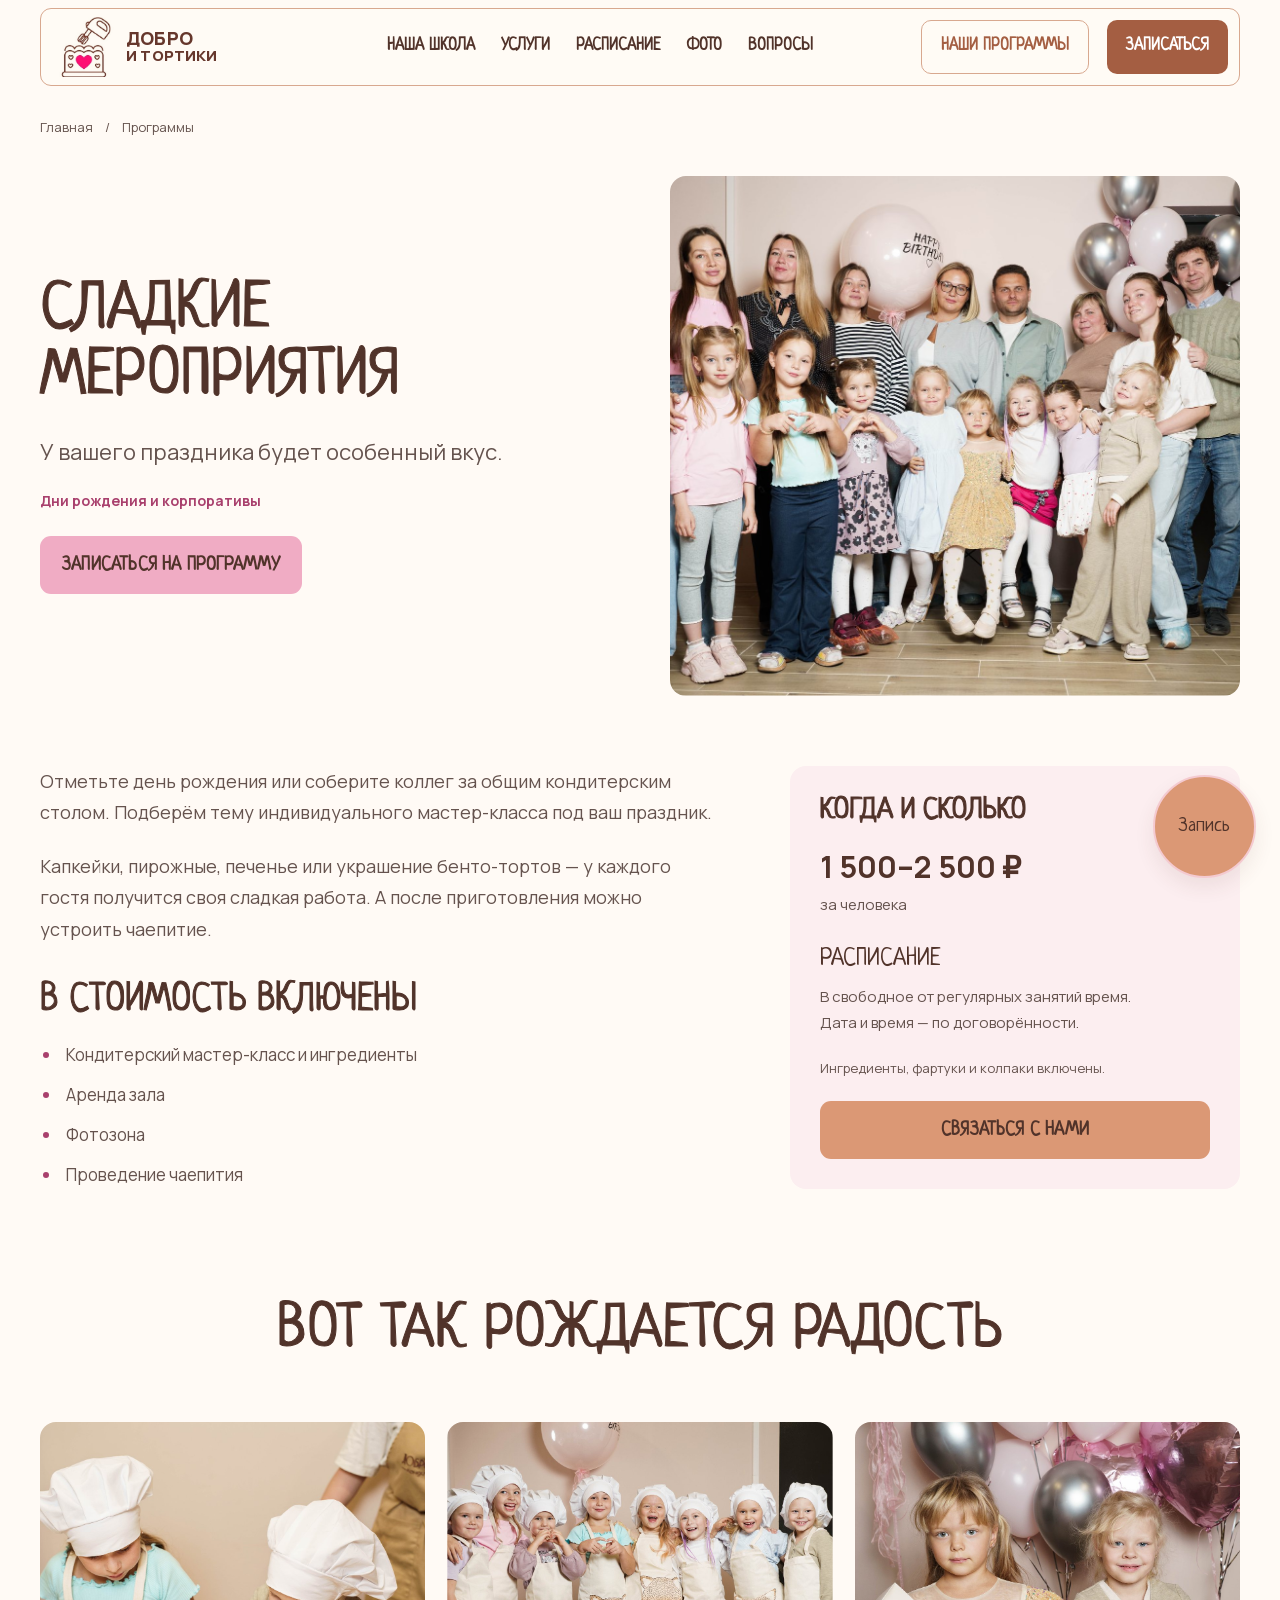
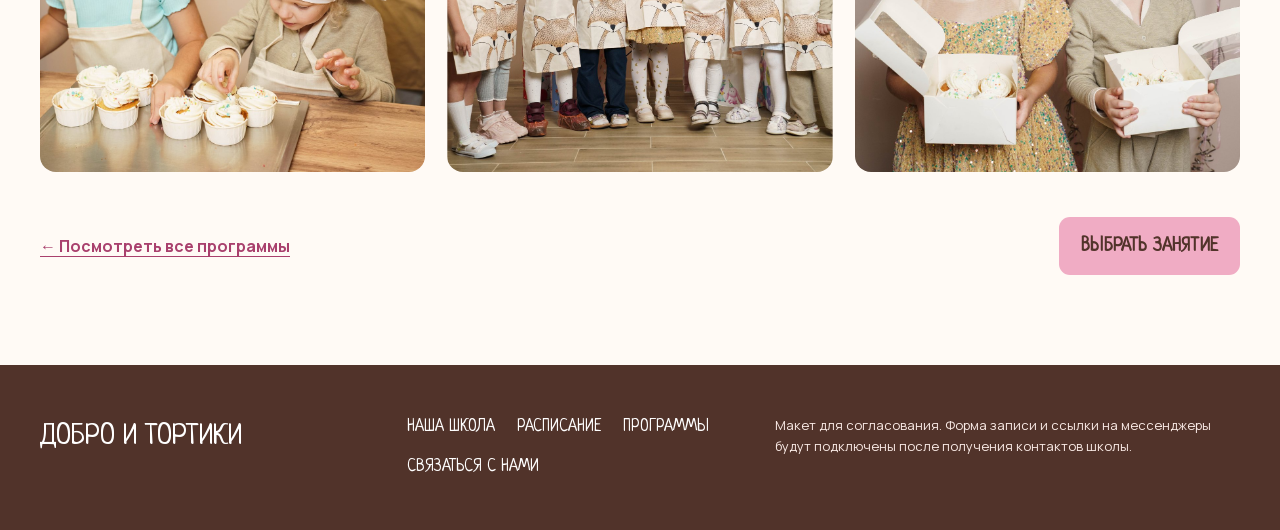
==== celebrations.html @ 038299f2 "Add client copy, service pages and curated school photography" ====
<!doctype html>
<html lang="ru">
<head>
  <meta charset="utf-8">
  <meta name="viewport" content="width=device-width, initial-scale=1">
  <meta name="theme-color" content="#fffaf5">
  <meta name="description" content="Праздник, на котором гости вместе готовят, украшают и радуются результату.">
  <title>Сладкие мероприятия — Добро и Тортики</title>
  <link rel="preload" href="assets/fonts/neucha-cyrillic.woff2" as="font" type="font/woff2" crossorigin>
  <link rel="preload" href="assets/fonts/manrope-cyrillic.woff2" as="font" type="font/woff2" crossorigin>
  <link rel="stylesheet" href="styles.css?v=20260926d">
  <script src="script.js?v=20260926d" defer></script>
</head>
<body><a class="skip-link" href="#main">К содержимому</a>  <header class="site-header" id="top">
    <div class="header-inner container">
      <a class="brand" href="index.html#top" aria-label="Добро и Тортики — на главную">
        <span class="brand-emblem"><img src="assets/client-logo.jpg" alt="" width="803" height="786"></span>
        <span class="brand-wordmark">Добро<br><small>и тортики</small></span>
      </a>
      <nav class="main-nav" id="main-nav" aria-label="Главное меню">
        <a href="index.html#atmosphere">Наша школа</a>
        <a href="index.html#formats">Услуги</a>
        <a href="index.html#schedule">Расписание</a>
        <a href="index.html#gallery">Фото</a>
        <a href="index.html#questions">Вопросы</a>
      </nav>
      <a class="header-secondary" href="index.html#formats">Наши программы</a>
      <a class="header-action" href="index.html#contact">Записаться</a>
      <button class="menu-toggle" type="button" aria-label="Открыть меню" aria-controls="main-nav" aria-expanded="false"><span></span><span></span><span></span></button>
    </div>
  </header>

<main id="main" class="service-page"><div class="container"><nav class="breadcrumbs" aria-label="Хлебные крошки"><a href="index.html">Главная</a><span aria-hidden="true">/</span><a href="index.html#formats">Программы</a></nav><section class="service-hero" aria-labelledby="service-title"><div class="service-heading"><h1 id="service-title">Сладкие мероприятия</h1><p class="service-lead">У вашего праздника будет особенный вкус.</p><p class="service-tag">Дни рождения и корпоративы</p><a class="button button-pink" href="index.html?program=celebrations#contact">Записаться на программу</a></div><figure class="service-hero-photo"><img src="assets/photos/DSC08729.jpg" alt="Дети и взрослые на сладком дне рождения" loading="lazy" decoding="async"  width="1600" height="1067"></figure></section><section class="service-info" aria-label="О программе"><div class="service-description"><p>Отметьте день рождения или соберите коллег за общим кондитерским столом. Подберём тему индивидуального мастер-класса под ваш праздник.</p><p>Капкейки, пирожные, печенье или украшение бенто-тортов — у каждого гостя получится своя сладкая работа. А после приготовления можно устроить чаепитие.</p><h2>В стоимость включены</h2><ul><li>Кондитерский мастер-класс и ингредиенты</li><li>Аренда зала</li><li>Фотозона</li><li>Проведение чаепития</li></ul></div><aside class="service-conditions"><h2>Когда и сколько</h2><p class="service-price">1 500–2 500 ₽</p><p>за человека</p><h3>Расписание</h3><p>В свободное от регулярных занятий время.<br>Дата и время — по договорённости.</p><p class="included">Ингредиенты, фартуки и колпаки включены.</p><a class="button button-warm" href="index.html?program=celebrations#contact">Связаться с нами</a></aside></section><section class="service-photo-section" aria-labelledby="service-photos-title"><h2 class="section-title center" id="service-photos-title">Вот так рождается радость</h2><div class="service-photos"><figure class=""><img src="assets/photos/DSC08463.jpg" alt="Дети украшают капкейки на празднике" loading="lazy" decoding="async"  width="1600" height="1067"></figure><figure class=""><img src="assets/photos/DSC08678.jpg" alt="Участницы после кондитерского занятия" loading="lazy" decoding="async"  width="1600" height="1067"></figure><figure class=""><img src="assets/photos/DSC08763.jpg" alt="Девочки с коробками готовых десертов" loading="lazy" decoding="async"  width="1600" height="1067"></figure></div></section><div class="service-back"><a class="text-link" href="index.html#formats">← Посмотреть все программы</a><a class="button button-pink" href="index.html?program=celebrations#contact">Выбрать занятие</a></div></div></main><footer class="site-footer"><div class="container footer-grid"><a href="index.html#top" class="footer-brand">Добро и Тортики</a><div class="footer-links"><a href="index.html#atmosphere">Наша школа</a><a href="index.html#schedule">Расписание</a><a href="index.html#formats">Программы</a><a href="index.html#contact">Связаться с нами</a></div><p>Макет для согласования. Форма записи и ссылки на мессенджеры будут подключены после получения контактов школы.</p></div></footer><a class="floating-booking" href="index.html#contact">Запись</a><p class="demo-toast" role="status" aria-live="polite" hidden></p></body></html>
---- styles.css ----
@font-face{font-family:Manrope;src:url('assets/fonts/manrope-cyrillic.woff2') format('woff2');font-weight:400 800;font-display:swap;unicode-range:U+0301,U+0400-045F,U+0490-0491,U+04B0-04B1,U+2116}
@font-face{font-family:Manrope;src:url('assets/fonts/manrope-latin.woff2') format('woff2');font-weight:400 800;font-display:swap;unicode-range:U+0000-00FF,U+0131,U+0152-0153,U+02BB-02BC,U+02C6,U+02DA,U+0304,U+0308,U+0329,U+2000-206F,U+20AC,U+2122,U+2191,U+2193,U+2212,U+2215,U+FEFF,U+FFFD}
@font-face{font-family:Neucha;src:url('assets/fonts/neucha-cyrillic.woff2') format('woff2');font-weight:400;font-display:swap;unicode-range:U+0301,U+0400-045F,U+0490-0491,U+04B0-04B1,U+2116}
@font-face{font-family:Neucha;src:url('assets/fonts/neucha-latin.woff2') format('woff2');font-weight:400;font-display:swap;unicode-range:U+0000-00FF,U+0131,U+0152-0153,U+02BB-02BC,U+02C6,U+02DA,U+0304,U+0308,U+0329,U+2000-206F,U+20AC,U+2122,U+2191,U+2193,U+2212,U+2215,U+FEFF,U+FFFD}
:root{--cream:#fffaf5;--paper:#fffdf9;--rose:#fceef0;--ink:#51332a;--body:#65534e;--warm:#db9875;--warm-dark:#a45e42;--pink:#f0acc4;--pink-dark:#a9406d;--line:#d8a88f;--white:#fff;--font-body:Manrope,Arial,sans-serif;--font-display:Neucha,'Trebuchet MS',sans-serif}
*{box-sizing:border-box}
html{scroll-behavior:smooth;scroll-padding-top:115px}
body{margin:0;background:var(--cream);color:var(--ink);font-family:var(--font-body);font-size:16px;line-height:1.5;overflow-x:clip}
body.menu-open{overflow:hidden}
::selection{background:var(--pink-dark);color:var(--white)}
a{color:inherit;text-decoration:none;text-underline-offset:.22em}
button,input{font:inherit}
img,svg{display:block;max-width:100%}
figure,h1,h2,h3,p{margin:0}
h1,h2,h3{font-family:var(--font-display);font-weight:400;line-height:1.06}
h1,h2,.process-step h3{-webkit-text-stroke:1px currentColor}
.container{width:min(1320px,calc(100% - 80px));margin-inline:auto}
.section-pad{padding:110px 0}
.section-title{font-size:clamp(45px,4.7vw,70px);line-height:1.04;text-transform:uppercase;letter-spacing:.01em}
.section-title.center{text-align:center;margin-bottom:58px}
.skip-link{position:absolute;left:12px;top:-70px;z-index:100;padding:10px 16px;background:var(--ink);color:#fff;border-radius:8px}
.skip-link:focus{top:12px}
:focus-visible{outline:3px solid var(--pink-dark);outline-offset:4px}
.site-header{position:sticky;top:0;z-index:80;padding:8px 0 0;background:var(--cream)}
.header-inner{height:78px;padding:6px 11px 6px 18px;display:flex;align-items:center;gap:18px;border:1px solid var(--line);border-radius:11px;background:#fffbf5}
.brand{display:flex;align-items:center;gap:7px;flex:none;min-width:220px}
.brand-emblem{position:relative;display:block;width:60px;height:60px;overflow:hidden;flex:none}
.brand-emblem img{position:absolute;width:145px;max-width:none;left:-49px;top:-8px;mix-blend-mode:multiply}
.brand-wordmark{font-weight:800;font-size:18px;line-height:.87;letter-spacing:.01em;text-transform:uppercase;color:#66372c}
.brand-wordmark small{font-size:15px;font-weight:800}
.main-nav{display:flex;align-items:center;justify-content:center;gap:26px;flex:1;white-space:nowrap}
.main-nav a,.header-secondary,.header-action{font-family:var(--font-display);font-size:17px;font-weight:700;text-transform:uppercase;white-space:nowrap}
.main-nav a{transition:color .22s ease}
.main-nav a:hover{color:var(--pink-dark)}
.footer-links a:hover,.footer-links a:focus-visible{color:var(--pink)}
.header-secondary,.header-action{display:grid;place-items:center;min-height:54px;border-radius:10px;padding:0 19px;transition:background .2s ease,transform .2s ease}
.header-secondary{border:1.5px solid var(--line);color:var(--warm-dark)}
.header-action{background:var(--warm-dark);color:#fff}
.header-secondary:hover,.header-action:hover,.button:hover{transform:translateY(-2px)}
.header-action:hover{background:#934f38}
.menu-toggle{display:none}
.button{display:inline-grid;place-items:center;min-height:58px;padding:13px 22px;border:0;border-radius:11px;font-family:var(--font-display);font-size:19px;font-weight:700;text-align:center;text-transform:uppercase;letter-spacing:.01em;cursor:pointer;transition:background .22s ease,transform .22s ease,color .22s ease}
.button-warm{background:var(--warm);color:var(--ink)}
.button-warm:hover{background:#efbb9d}
.button-pink{background:var(--pink);color:var(--ink)}
.button-pink:hover{background:#e894b3}
.hero{display:grid;grid-template-columns:minmax(0,.84fr) minmax(0,1.16fr);gap:28px;align-items:center;min-height:720px;padding-top:38px;padding-bottom:76px}
.hero-copy{padding-right:4px}
.hero h1{font-size:clamp(47px,4.9vw,70px);text-transform:uppercase;letter-spacing:.013em;margin-bottom:26px}
.hero h1 em{font-style:normal;color:var(--warm-dark)}
.hero-lead{max-width:530px;color:var(--body);font-size:18px;line-height:1.48;letter-spacing:.01em;margin-bottom:26px}
.hero-facts{display:grid;grid-template-columns:repeat(2,minmax(0,1fr));gap:13px;margin-bottom:16px}
.fact{display:flex;align-items:center;gap:14px;min-height:78px;padding:11px 16px;background:var(--white);border-radius:11px;color:var(--body);font-size:14px;line-height:1.28}
.fact-icon{display:grid;place-items:center;width:33px;height:33px;flex:none;color:var(--warm)}
.fact-icon svg{width:30px;height:30px;fill:none;stroke:currentColor;stroke-width:1.8;stroke-linejoin:round;stroke-linecap:round}
.hero-actions{display:grid;grid-template-columns:1fr 1fr;gap:13px}
.hero-mosaic{display:grid;grid-template-columns:repeat(3,minmax(0,1fr));grid-template-rows:133px 133px 72px 171px;gap:13px;min-width:0}
.mosaic-photo,.mosaic-note{overflow:hidden;border-radius:22px;background:var(--rose)}
.mosaic-photo img{width:100%;height:100%;object-fit:cover;transition:scale .7s cubic-bezier(.19,1,.22,1)}
.mosaic-photo:hover img{scale:1.05}
.mosaic-one{grid-column:1;grid-row:1/3}.mosaic-one img{object-position:52% center}
.mosaic-two{grid-column:2;grid-row:1}.mosaic-two img{object-position:55% 54%}
.mosaic-three{grid-column:2;grid-row:2}.mosaic-three img{object-position:45% 55%}
.mosaic-four{grid-column:3;grid-row:1/3}.mosaic-four img{object-position:45% top}
.mosaic-five{grid-column:1;grid-row:3/5}.mosaic-five img{object-position:48% center}
.mosaic-note{grid-column:2/4;grid-row:3;display:flex;align-items:center;justify-content:space-between;gap:12px;padding:11px 19px;background:var(--white);border-radius:15px;font-family:var(--font-display);font-size:20px;text-transform:uppercase;white-space:nowrap}
.mosaic-note strong{font-weight:700}
.mosaic-socials{display:flex;align-items:center;gap:8px;flex:none}
.mosaic-socials button{display:grid;place-items:center;width:36px;height:36px;padding:0;border:0;border-radius:50%;background:var(--pink-dark);color:#fff;cursor:pointer;transition:transform .2s ease,background .2s ease}
.mosaic-socials button:hover{transform:translateY(-2px);background:#8d3158}
.mosaic-socials button svg{width:20px;height:20px;fill:currentColor}
.mosaic-socials button span{font-family:var(--font-body);font-size:16px;font-weight:800;line-height:1;text-transform:none;letter-spacing:-.07em}
.mosaic-socials button:last-child span{font-size:18px;letter-spacing:-.08em}
.mosaic-six{grid-column:2/4;grid-row:4}.mosaic-six img{object-position:center top}
.benefit-grid{display:grid;grid-template-columns:repeat(4,minmax(0,1fr));grid-auto-rows:238px;gap:20px}
.benefit-card{align-self:center;display:grid;place-items:center;align-content:center;gap:10px;height:130px;padding:15px 12px;border:1.5px solid var(--line);border-radius:16px;text-align:center;background:var(--cream)}
.benefit-card span{font-family:var(--font-display);font-size:23px;color:var(--warm-dark)}
.benefit-card p{font-size:18px;line-height:1.28;color:var(--ink)}
.benefit-photo{height:100%;overflow:hidden;border-radius:17px}
.benefit-photo img{width:100%;height:100%;object-fit:cover}
.process-grid{display:grid;grid-template-columns:repeat(3,minmax(0,1fr));gap:68px 38px}
.process-step{position:relative;min-height:175px;padding-right:12px}
.process-step::before{content:"";position:absolute;left:40px;right:-38px;top:20px;border-top:1px solid #d9c4b7}
.process-step:nth-child(3)::before,.process-step:nth-child(5)::before{display:none}
.step-number{position:relative;z-index:1;display:grid;place-items:center;width:42px;height:42px;border-radius:50%;background:var(--warm);color:var(--ink);font-family:var(--font-display);font-size:21px}
.process-step h3{font-size:27px;text-transform:uppercase;margin:18px 0 11px}
.process-step p{max-width:345px;font-size:15px;line-height:1.55;color:var(--body)}
.formats .container{position:relative}
.format-grid{display:grid;grid-template-columns:repeat(4,minmax(0,1fr));gap:17px}
.format-card{min-width:0;overflow:hidden;border:1px solid var(--line);border-radius:17px;background:var(--cream);display:flex;flex-direction:column}
.format-card>img{width:100%;height:250px;object-fit:cover}
.format-content{display:flex;flex-direction:column;flex:1;padding:20px 19px 18px;text-align:center}
.format-content h3{display:grid;place-items:center;min-height:81px;font-family:var(--font-body);font-size:20px;line-height:1.22;font-weight:500;margin-bottom:13px}
.format-content .button{width:100%;margin-top:auto;min-height:53px;font-size:18px}
.all-formats{display:grid;width:max-content;min-width:310px;margin:28px auto 0}
.atmosphere-grid{display:grid;grid-template-columns:repeat(4,minmax(0,1fr));grid-template-rows:220px 220px 220px;gap:15px}
.atmo-tile{min-width:0;min-height:0;border-radius:16px;overflow:hidden}
.atmo-photo img{width:100%;height:100%;object-fit:cover}
.atmo-note{display:flex;flex-direction:column;align-items:center;justify-content:center;gap:14px;padding:20px;text-align:center;background:var(--paper);color:var(--body)}
.atmo-note p{max-width:230px;font-size:16px;line-height:1.35}
.atmo-note img{width:52px;height:52px;object-fit:contain}
.atmo-a{grid-column:1;grid-row:1;border:1px solid var(--line)}
.atmo-b{grid-column:2;grid-row:1}.atmo-c{grid-column:3;grid-row:1}
.atmo-d{grid-column:4;grid-row:1/3}.atmo-e{grid-column:1;grid-row:2/4}
.atmo-f{grid-column:2;grid-row:2}.atmo-g{grid-column:3;grid-row:2}
.atmo-h{grid-column:2;grid-row:3}.atmo-i{grid-column:3;grid-row:3}.atmo-j{grid-column:4;grid-row:3}
.atmosphere-action{display:grid;width:max-content;min-width:300px;margin:28px auto 0}
.gallery{padding-bottom:90px}
.gallery-strip{display:grid;grid-template-columns:repeat(5,minmax(0,1fr));height:310px;gap:9px;overflow:hidden}
.gallery-strip img{width:100%;height:100%;object-fit:cover}
.image-disclaimer{width:min(1320px,calc(100% - 80px));margin:18px auto 0;text-align:right;font-size:12px;color:var(--body)}
.reviews-grid{display:grid;grid-template-columns:repeat(3,minmax(0,1fr));gap:22px}
.review-card{min-height:245px;padding:26px 27px;border:1.5px solid var(--line);border-radius:16px;background:var(--paper)}
.review-card .quote-mark{font-family:var(--font-display);font-size:60px;line-height:.65;color:var(--warm)}
.review-card strong{display:block;margin:14px 0 13px;font-family:var(--font-display);font-size:25px;text-transform:uppercase;color:var(--warm-dark)}
.review-card p{font-size:16px;line-height:1.5;color:var(--body)}
.reviews-note{margin-top:18px;text-align:center;font-size:13px;color:var(--body)}
.faq-list{background:#fff8e9}
.faq-list details{border-bottom:2px solid var(--cream);padding:0 30px}
.faq-list details:last-child{border-bottom:0}
.faq-list summary{display:flex;align-items:center;justify-content:space-between;gap:20px;min-height:87px;list-style:none;cursor:pointer;font-family:var(--font-display);font-size:28px;text-transform:uppercase}
.faq-list summary::-webkit-details-marker{display:none}
.faq-list summary span{display:grid;place-items:center;width:39px;height:39px;flex:none;border-radius:50%;background:var(--warm-dark);color:#fff;font:300 30px/1 var(--font-body);transition:rotate .2s ease}
.faq-list details[open] summary span{rotate:45deg}
.faq-list details p{padding:0 55px 27px 0;max-width:760px;font-size:15px;line-height:1.55;color:var(--body)}
.contact{background:var(--rose)}
.contact-grid{display:grid;grid-template-columns:1.05fr .95fr;gap:80px;align-items:center}
.contact-copy .section-title{max-width:610px;margin-bottom:20px}
.contact-copy p{max-width:580px;font-size:18px;line-height:1.55;color:var(--body)}
.contact-copy img{width:205px;margin-top:28px;padding:10px;border-radius:12px;background:var(--white)}
.contact-form{display:grid;gap:15px;padding:30px;border:1px solid var(--line);border-radius:18px;background:var(--paper)}
.contact-form h3{font-size:32px;text-transform:uppercase;margin-bottom:2px}
.contact-form label{display:grid;gap:7px;font-size:13px;font-weight:700;color:var(--body)}
.contact-form input{width:100%;height:54px;padding:0 15px;border:1px solid var(--line);border-radius:9px;background:#fff;color:var(--ink);font-size:15px}
.contact-form input:focus{outline:2px solid var(--pink-dark);outline-offset:2px}
.contact-form .button{width:100%;margin-top:5px}
.form-note,.form-result{font-size:12px;line-height:1.4;color:var(--body)}
.form-result:empty{display:none}
.site-footer{background:var(--ink);color:#fff;padding:50px 0}
.footer-grid{display:grid;grid-template-columns:1fr 1fr 1.4fr;gap:35px;align-items:start}
.footer-brand{font-family:var(--font-display);font-size:30px;text-transform:uppercase}
.footer-links{display:flex;flex-wrap:wrap;gap:14px 22px;font-family:var(--font-display);font-size:17px;text-transform:uppercase}
.footer-grid p{max-width:440px;font-size:13px;line-height:1.6;color:#f9eae5}
.floating-booking{position:fixed;right:24px;bottom:22px;z-index:60;display:grid;place-items:center;width:103px;height:103px;padding:18px;border:2px solid #f4cad0;border-radius:50%;background:var(--warm);color:var(--ink);font-family:var(--font-display);font-size:20px;text-align:center;line-height:1.05;box-shadow:0 9px 20px rgba(91,58,48,.09);transition:transform .2s ease,background .2s ease}
.floating-booking:hover{transform:scale(1.05);background:#efbb9d}
.demo-toast{position:fixed;left:24px;bottom:24px;z-index:90;max-width:min(390px,calc(100% - 48px));margin:0;padding:14px 18px;border-radius:12px;background:var(--ink);color:#fff;font-size:14px;line-height:1.45;box-shadow:0 12px 30px rgba(55,32,25,.2)}
.demo-toast[hidden]{display:none}
.motion-ready [data-reveal]{transition:opacity .92s cubic-bezier(.19,1,.22,1),translate .92s cubic-bezier(.19,1,.22,1),clip-path 1.06s cubic-bezier(.19,1,.22,1);transition-delay:var(--reveal-delay,0ms)}
.motion-ready [data-reveal]:not(.is-visible){opacity:0;translate:var(--reveal-x,0px) var(--reveal-y,24px)}
.motion-ready [data-reveal].is-visible,.motion-ready [data-reveal]:focus-within{opacity:1;translate:0 0}
.motion-ready [data-reveal="left"]{--reveal-x:-50px;--reveal-y:0px}
.motion-ready [data-reveal="right"]{--reveal-x:50px;--reveal-y:0px}
.motion-ready [data-reveal="image"]:not(.is-visible){clip-path:inset(0 15% 0 0)}
.motion-ready [data-reveal="image"].is-visible{clip-path:inset(0)}
@media (max-width:1200px){.container{width:min(100% - 48px,1320px)}.main-nav{gap:17px}.main-nav a{font-size:15px}.header-secondary{display:none}.hero{grid-template-columns:.9fr 1.1fr;gap:20px}.hero h1{font-size:clamp(47px,5vw,63px)}.fact{padding:10px;font-size:12px}.mosaic-note{font-size:14px;padding:12px}.format-card>img{height:210px}.format-content h3{font-size:17px}.atmo-note p{font-size:14px}}
@media (max-width:930px){.main-nav{display:none;position:absolute;top:calc(100% + 3px);left:24px;right:24px;padding:15px 22px;border:1px solid var(--line);border-radius:12px;background:var(--paper);box-shadow:0 18px 30px rgba(91,58,48,.12);flex-direction:column;align-items:stretch;gap:0}.main-nav.is-open{display:flex}.main-nav a{padding:11px 0;border-bottom:1px solid #ead8cf}.main-nav a:last-child{border-bottom:0}.header-action{margin-left:auto}.menu-toggle{display:flex;flex-direction:column;align-items:center;justify-content:center;gap:5px;width:50px;height:50px;flex:none;border:1.5px solid var(--ink);border-radius:50%;background:transparent;color:var(--ink);cursor:pointer}.menu-toggle span{width:22px;height:2px;background:currentColor;border-radius:2px;transition:transform .2s ease,opacity .2s ease}.menu-toggle[aria-expanded="true"] span:first-child{transform:translateY(7px) rotate(45deg)}.menu-toggle[aria-expanded="true"] span:nth-child(2){opacity:0}.menu-toggle[aria-expanded="true"] span:last-child{transform:translateY(-7px) rotate(-45deg)}.hero{grid-template-columns:1fr;gap:35px;min-height:0}.hero-copy{max-width:720px}.hero-mosaic{max-width:850px}.benefit-grid{grid-template-columns:repeat(2,minmax(0,1fr))}.process-grid{grid-template-columns:repeat(2,minmax(0,1fr))}.process-step:nth-child(3)::before{display:block}.process-step:nth-child(even)::before{display:none}.format-grid{grid-template-columns:repeat(2,minmax(0,1fr))}.format-card>img{height:260px}.format-content h3{font-size:21px}.atmosphere-grid{grid-template-columns:repeat(2,minmax(0,1fr));grid-auto-rows:220px;grid-template-rows:none}.atmo-tile{grid-area:auto;grid-column:auto;grid-row:auto}.gallery-strip{grid-template-columns:repeat(5,230px);overflow-x:auto;scroll-snap-type:x mandatory}.gallery-strip img{scroll-snap-align:start}.reviews-grid{gap:12px}.review-card{padding:20px}.contact-grid{gap:32px}}
@media (max-width:600px){html{scroll-padding-top:82px}.container{width:calc(100% - 34px)}.site-header{padding-top:7px}.header-inner{height:66px;padding:5px 7px 5px 8px;gap:8px}.brand{min-width:0;gap:1px}.brand-emblem{width:48px;height:50px}.brand-emblem img{width:120px;left:-40px;top:-7px}.brand-wordmark{font-size:15px}.brand-wordmark small{font-size:12px}.header-action{min-height:42px;padding:0 10px;font-size:14px}.menu-toggle{width:42px;height:42px}.main-nav{left:17px;right:17px}.section-pad{padding:72px 0}.section-title{font-size:clamp(42px,10.5vw,59px)}.section-title.center{margin-bottom:32px}.hero{padding:35px 0 65px;gap:27px}.hero h1{font-size:clamp(43px,10.5vw,61px);line-height:1.03;margin-bottom:19px}.hero-lead{font-size:15px;margin-bottom:20px}.hero-facts{gap:8px}.fact{gap:5px;min-height:76px;padding:9px 8px;font-size:11px}.fact-icon{width:25px;height:25px}.fact-icon svg{width:23px;height:23px}.hero-actions{gap:9px}.hero-actions .button{min-height:54px;padding:8px;font-size:14px}.hero-mosaic{grid-template-columns:repeat(2,minmax(0,1fr));grid-template-rows:repeat(4,140px);gap:9px}.mosaic-photo,.mosaic-note{border-radius:14px}.mosaic-one{grid-column:1;grid-row:1/3}.mosaic-two{grid-column:2;grid-row:1}.mosaic-three{grid-column:2;grid-row:2}.mosaic-four{grid-column:1;grid-row:3/5}.mosaic-five{grid-column:2;grid-row:3}.mosaic-note{grid-column:2;grid-row:4;display:flex;flex-direction:column;align-items:flex-start;justify-content:center;padding:11px;font-size:14px;line-height:1.15}.mosaic-note span{white-space:normal}.mosaic-six{display:none}.benefit-grid{grid-auto-rows:160px;gap:9px}.benefit-card{height:130px;padding:8px;gap:5px}.benefit-card span{font-size:17px}.benefit-card p{font-size:12px}.benefit-photo{border-radius:12px}.process-grid{grid-template-columns:1fr;gap:25px}.process-step{min-height:0;padding-left:0;padding-bottom:8px}.process-step::before,.process-step:nth-child(3)::before{display:none}.process-step h3{margin:12px 0 5px;font-size:25px}.process-step p{font-size:14px}.step-number{width:37px;height:37px;font-size:20px}.format-grid{grid-template-columns:1fr;gap:16px}.format-card>img{height:250px}.format-content{padding:17px}.format-content h3{min-height:0;margin-bottom:18px;font-size:21px}.all-formats,.atmosphere-action{width:100%;min-width:0}.atmosphere-grid{grid-auto-rows:160px;gap:9px}.atmo-tile{border-radius:12px}.atmo-note{gap:7px;padding:8px}.atmo-note img{width:35px;height:35px}.atmo-note p{font-size:12px;line-height:1.3}.gallery{padding-bottom:55px}.gallery-strip{height:230px;grid-template-columns:repeat(5,190px);gap:6px}.image-disclaimer{width:calc(100% - 34px);font-size:12px;text-align:left}.reviews-grid{grid-template-columns:1fr;gap:13px}.review-card{min-height:160px}.review-card strong{margin:5px 0 8px;font-size:23px}.review-card p{font-size:14px}.reviews-note{font-size:12px}.faq-list summary{min-height:77px;font-size:22px}.faq-list details{padding:0 14px}.faq-list summary span{width:34px;height:34px;font-size:25px}.faq-list details p{padding-right:30px;font-size:14px}.contact-grid{grid-template-columns:1fr;gap:25px}.contact-copy p{font-size:15px}.contact-copy img{width:150px;margin-top:18px}.contact-form{padding:20px}.footer-grid{grid-template-columns:1fr;gap:20px}.floating-booking{width:73px;height:73px;right:10px;bottom:11px;padding:10px;font-size:14px}.motion-ready [data-reveal="left"],.motion-ready [data-reveal="right"]{--reveal-x:0px;--reveal-y:22px}}
@media (max-width:600px){
  .hero-mosaic{grid-template-rows:repeat(4,140px) 64px}
  .mosaic-note{grid-column:1/3;grid-row:5;flex-direction:row;align-items:center;justify-content:space-between;padding:10px 15px;font-size:19px}
  .mosaic-socials{gap:6px}
  .mosaic-socials button{width:34px;height:34px}
  .mosaic-six{display:block;grid-column:2;grid-row:4}
  .demo-toast{left:17px;bottom:17px;max-width:calc(100% - 94px);font-size:12px}
}
@media (max-width:360px){.header-action{display:none}.hero-actions .button{font-size:12px}.fact{font-size:11px}.mosaic-note{font-size:16px;padding-inline:10px}.mosaic-socials button{width:31px;height:31px}}
@media (prefers-reduced-motion:reduce){html{scroll-behavior:auto}*,*::before,*::after{transition-duration:.01ms!important;animation-duration:.01ms!important}.motion-ready [data-reveal],.motion-ready [data-reveal]:not(.is-visible),.motion-ready [data-reveal].is-visible{opacity:1;translate:none;clip-path:none;transition:none}}

/* Client copy and real workshop collections, September 2026. */
select{font:inherit;color:var(--ink);accent-color:var(--pink-dark)}
input,select{caret-color:var(--pink-dark)}
html{scrollbar-color:var(--warm) var(--cream)}
img{height:auto}
h1,h2,h3{text-wrap:balance}
.pastry-icon{width:36px;height:36px;flex:none;fill:none;stroke:currentColor;stroke-width:1.65;stroke-linecap:round;stroke-linejoin:round;color:var(--pink-dark)}
.welcome{padding-top:30px;text-align:center;max-width:1020px;font-size:15px;line-height:1.7;color:var(--body)}
.welcome p+p{margin-top:3px}
.hero{padding-top:30px;min-height:680px}
.hero h1{font-size:clamp(43px,4.1vw,61px)}
.hero h1 em{color:var(--pink-dark)}
.hero-lead{font-size:18px}
.fact{transition:background .2s ease,translate .2s ease}
.fact:hover{background:var(--rose);translate:0 -2px}
.fact .pastry-icon{stroke:currentColor;color:var(--warm-dark)}
.mosaic-two img{object-position:center 58%}.mosaic-three img{object-position:center 65%}.mosaic-four img{object-position:center 42%}.mosaic-five img{object-position:center 35%}.mosaic-six img{object-position:center 48%}
.section-title.center{max-width:1080px;margin-inline:auto}
.benefit-grid{grid-template-columns:repeat(3,minmax(0,1fr));grid-auto-rows:auto;gap:32px 25px}
.benefit-item>img{width:100%;height:240px;object-fit:cover;border-radius:16px}
.benefit-item>div{display:flex;align-items:center;gap:17px;padding:20px 7px 0}
.benefit-item h3{font-family:var(--font-body);font-weight:500;font-size:19px;line-height:1.4;letter-spacing:0;-webkit-text-stroke:0}
.benefit-item:nth-child(3)>img{object-position:center 38%}
.benefit-item:nth-child(4)>img{object-position:center 45%}
.benefit-item:nth-child(6)>img{object-position:center 60%}
.process{background:var(--rose)}
.process-grid{gap:38px 44px}
.process-step{padding:0;min-height:0}
.process-step::before,.process-step:nth-child(3)::before{display:none}
.step-number{background:var(--pink);font-size:24px}
.process-step h3{font-size:28px}
.schedule-grid{display:grid;grid-template-columns:1.1fr .9fr;gap:55px;align-items:start}
.schedule-grid h3{font-size:34px;line-height:1.2;text-transform:uppercase}
.timetable{margin:27px 0 20px}
.timetable>div{display:flex;justify-content:space-between;gap:15px;border-bottom:1px solid var(--line);padding:15px 0}
.timetable dt{font-size:17px}.timetable dd{margin:0;font-weight:700;font-variant-numeric:tabular-nums;white-space:nowrap}
.schedule-grid p{color:var(--body);line-height:1.65}
.text-link{display:inline-block;text-decoration:underline;text-decoration-thickness:1px;font-weight:700;color:var(--pink-dark);margin-top:20px}
.text-link:hover{text-decoration-thickness:2px}
.schedule-weekend{background:var(--rose);border-radius:16px;padding:34px}
.schedule-weekend .schedule-time{font-family:var(--font-display);font-size:31px;margin:17px 0 10px;color:var(--pink-dark)}
.schedule-weekend .button{margin-top:22px}
.schedule-private{padding-top:25px;margin-top:30px;border-top:1px solid #e4b8c5}
.schedule-private h4{font-family:var(--font-display);font-size:25px;text-transform:uppercase;margin:0 0 7px}
.formats{background:var(--paper)}
.format-grid{grid-template-columns:repeat(3,minmax(0,1fr));gap:26px}
.format-card>img{height:265px}
.format-card:nth-child(4)>img{object-position:center 40%}
.format-content{text-align:left;padding:24px}
.format-content h3{display:block;min-height:56px;font-family:var(--font-display);font-size:30px;font-weight:400;text-transform:uppercase;margin-bottom:12px}
.format-content>p{font-size:15px;line-height:1.6;color:var(--body);margin-bottom:18px}
.format-content .format-price{font-size:24px;font-weight:700;color:var(--ink);margin-top:auto;padding-top:8px;line-height:1.3}
.format-price small{display:block;font-size:12px;font-weight:400;color:var(--body);margin-top:5px;min-height:34px}
.format-content .button{margin-top:0}
.school-intro{display:grid;grid-template-columns:.8fr 1.2fr;gap:75px;align-items:center;max-width:1130px;margin:0 auto}
.school-video video{display:block;width:100%;max-height:540px;aspect-ratio:9/12;object-fit:cover;border-radius:16px;background:var(--ink)}
.school-video figcaption{font-size:12px;line-height:1.5;margin-top:12px;color:var(--body)}
.school-copy h3{font-size:48px;text-transform:uppercase;margin-bottom:25px;line-height:1.08}
.school-copy ul{list-style:none;padding:0;margin:0}
.school-copy li{font-size:16px;line-height:1.65;color:var(--body);margin:0 0 17px}
.school-copy li strong{display:block;color:var(--ink);font-size:18px;font-weight:600}
.school-photos{display:grid;grid-template-columns:repeat(3,minmax(0,1fr));gap:22px;margin-top:55px}
.school-photos img{width:100%;height:300px;object-fit:cover;border-radius:16px}
.teacher{background:var(--rose)}
.teacher-grid{display:grid;grid-template-columns:.8fr 1.2fr;gap:75px;align-items:center}
.teacher-photo img{width:100%;max-height:660px;object-fit:cover;object-position:center top;border-radius:16px}
.teacher-copy .section-title{font-size:clamp(38px,4vw,59px);margin-bottom:18px}
.teacher-copy p{font-size:16px;line-height:1.75;color:var(--body);margin-bottom:17px}
.teacher-copy .teacher-role{font-size:13px;color:var(--pink-dark);font-weight:700;margin-bottom:24px}
.teacher-copy blockquote{margin:27px 0 0;color:var(--pink-dark);font-family:var(--font-display);font-size:29px;line-height:1.3}
.gallery-grid{display:grid;grid-template-columns:repeat(4,minmax(0,1fr));gap:28px 18px}
.gallery-grid img{width:100%;height:295px;object-fit:cover;border-radius:16px}
.gallery-grid figcaption{font-size:14px;margin-top:11px;color:var(--body)}
.gallery-grid figure:nth-child(2) img{object-position:center 35%}
.gallery-grid figure:nth-child(3) img{object-position:center 65%}
.gallery-grid figure:nth-child(8) img{object-position:center 40%}
.reviews{background:var(--paper)}
.reviews .section-title.center{margin-bottom:20px}
.demo-reviews-note{max-width:650px;margin:0 auto 35px;text-align:center;font-size:13px;color:var(--body);line-height:1.5}
.review-card{min-height:0;padding:28px;background:var(--cream)}
.review-person{display:flex;gap:15px;align-items:center;margin-bottom:22px}
.review-person img{width:64px;height:64px;object-fit:cover;border-radius:50%;flex:none}
.review-person h3{font-family:var(--font-body);font-size:18px;font-weight:700;line-height:1.3}
.review-person span{display:block;font-size:12px;color:var(--body);line-height:1.4;margin-top:5px}
.review-card>p{font-size:15px;line-height:1.75}
.review-actions{display:flex;justify-content:center;gap:16px;margin-top:30px;flex-wrap:wrap}
.button-outline{background:transparent;border:1px solid var(--line);color:var(--ink)}
.button-outline:hover{background:var(--rose)}
.contact-copy .section-title{font-size:clamp(42px,4.5vw,66px)}
.contact-photos{display:grid;grid-template-columns:1fr 1fr;gap:16px;margin-top:28px}
.contact-copy .contact-photos img{width:100%;height:215px;padding:0;margin:0;border-radius:16px;object-fit:cover}
.contact-copy .contact-photos img:first-child{object-position:center 25%}
.contact-form select{width:100%;min-height:54px;padding:10px 12px;border:1px solid var(--line);border-radius:9px;background:#fff;font-size:14px}
.contact-form input::placeholder{color:#78635b;opacity:1}
.breadcrumbs{display:flex;gap:12px;align-items:center;padding-top:32px;font-size:13px;color:var(--body)}
.breadcrumbs a:hover{text-decoration:underline}
.service-hero{display:grid;grid-template-columns:1fr 1fr;align-items:center;gap:60px;padding:38px 0 70px}
.service-heading h1{font-size:clamp(44px,5vw,70px);line-height:1.05;text-transform:uppercase;margin-bottom:24px}
.service-lead{font-size:22px;line-height:1.6;max-width:500px;color:var(--body)}
.service-tag{font-size:14px;color:var(--pink-dark);font-weight:700;margin:20px 0 25px}
.service-hero-photo img{width:100%;height:520px;object-fit:cover;border-radius:16px}
.service-info{display:grid;grid-template-columns:1.2fr .8fr;gap:75px;align-items:start;padding-bottom:100px}
.service-description p{font-size:18px;line-height:1.75;margin-bottom:22px;color:var(--body)}
.service-description h2{font-size:38px;text-transform:uppercase;margin:36px 0 20px}
.service-description ul{padding-left:22px;margin:0;color:var(--body)}
.service-description li{font-size:17px;line-height:1.65;margin-bottom:12px;padding-left:4px}
.service-description li::marker{color:var(--pink-dark)}
.service-conditions{background:var(--rose);border-radius:16px;padding:30px}
.service-conditions h2{font-size:30px;text-transform:uppercase;margin-bottom:20px}
.service-conditions h3{font-size:25px;text-transform:uppercase;margin:28px 0 12px}
.service-conditions p{font-size:15px;line-height:1.7;color:var(--body)}
.service-conditions .service-price{font-size:30px;color:var(--ink);font-weight:700;line-height:1.3;margin-bottom:6px}
.service-conditions .small-print{font-size:12px;margin-top:12px}
.service-conditions .included{margin:22px 0;font-size:13px}
.service-conditions .button{width:100%}
.service-photos{display:grid;grid-template-columns:repeat(3,minmax(0,1fr));gap:22px}
.service-photos img{width:100%;height:350px;object-fit:cover;border-radius:16px}
.service-back{display:flex;justify-content:space-between;align-items:center;gap:25px;padding:45px 0 90px}
.service-back .text-link{margin:0}
@media (max-width:1100px){.brand{min-width:185px}.main-nav{gap:16px}.main-nav a{font-size:15px}.format-content{padding:19px}.format-content h3{font-size:27px}.school-intro,.teacher-grid,.service-info{gap:38px}.school-copy h3{font-size:40px}.service-hero{gap:35px}.benefit-item>img{height:210px}}
@media (max-width:930px){.welcome{padding-top:23px}.hero h1{font-size:56px}.hero-copy{max-width:none}.hero{min-height:0}.benefit-grid{grid-template-columns:repeat(3,minmax(0,1fr));gap:25px 15px}.benefit-item>img{height:180px}.benefit-item>div{gap:10px;padding-inline:0}.benefit-item h3{font-size:15px}.benefit-item .pastry-icon{width:29px}.process-grid{grid-template-columns:repeat(2,minmax(0,1fr))}.schedule-grid{gap:25px}.schedule-grid h3{font-size:28px}.schedule-weekend{padding:25px}.timetable dt,.timetable dd{font-size:14px}.format-grid{grid-template-columns:repeat(2,minmax(0,1fr))}.format-content h3{min-height:65px}.gallery-grid{grid-template-columns:repeat(2,minmax(0,1fr))}.gallery-grid img{height:310px}.reviews-grid{grid-template-columns:1fr}.review-card{padding:27px}.review-card>p{max-width:75ch}.school-copy h3{font-size:35px}.school-copy li{font-size:14px}.school-copy li strong{font-size:16px}.school-intro{gap:28px}.school-photos img{height:220px}.teacher-grid{gap:30px;grid-template-columns:.8fr 1.2fr}.teacher-copy .section-title{font-size:38px}.teacher-copy p{font-size:14px}.teacher-copy blockquote{font-size:24px}.contact-grid{gap:30px}.contact-copy .contact-photos img{height:150px}.service-hero-photo img{height:420px}.service-heading h1{font-size:49px}.service-info{gap:30px}.service-description p{font-size:16px}.service-conditions{padding:25px}.service-photos img{height:265px}}
@media (max-width:600px){.welcome{font-size:12px;line-height:1.6;padding-top:23px}.welcome p+p{margin-top:8px}.hero{padding-top:25px}.hero h1{font-size:clamp(39px,10.2vw,58px)}.hero-lead{font-size:15px}.fact .pastry-icon{width:24px;height:24px}.mosaic-note{font-size:18px}.benefit-grid{grid-template-columns:repeat(2,minmax(0,1fr));gap:25px 12px}.benefit-item>img{height:180px}.benefit-item>div{display:block;padding-top:13px}.benefit-item .pastry-icon{width:27px;height:27px;margin-bottom:5px}.benefit-item h3{font-size:14px;line-height:1.45;text-wrap:initial}.process-grid{grid-template-columns:1fr;gap:26px}.process-step{padding-left:55px;position:relative}.step-number{position:absolute;left:0;top:0}.process-step h3{margin-top:0;font-size:25px}.schedule-grid{grid-template-columns:1fr;gap:30px}.schedule-grid h3{font-size:31px}.schedule-weekend{padding:25px}.timetable dt,.timetable dd{font-size:15px}.schedule-grid p{font-size:14px}.format-grid{grid-template-columns:1fr;gap:24px}.format-content{padding:22px}.format-content h3{min-height:0;font-size:31px}.format-content>p{font-size:15px}.format-content .format-price{font-size:24px}.format-price small{min-height:0}.format-card>img{height:270px}.school-intro{grid-template-columns:1fr;gap:35px}.school-video video{height:420px;max-height:70vh;aspect-ratio:auto;object-fit:contain}.school-copy h3{font-size:38px}.school-copy li{font-size:15px}.school-copy li strong{font-size:17px}.school-photos{gap:10px;margin-top:28px}.school-photos img{height:150px;border-radius:12px}.teacher-grid{grid-template-columns:1fr;gap:30px}.teacher-photo{max-width:360px;margin-inline:auto}.teacher-photo img{max-height:455px}.teacher-copy .section-title{font-size:42px}.teacher-copy p{font-size:15px}.teacher-copy blockquote{font-size:27px}.gallery-grid{gap:22px 12px}.gallery-grid img{height:215px;border-radius:12px}.gallery-grid figcaption{font-size:12px}.demo-reviews-note{font-size:12px;margin-bottom:25px}.review-person h3{font-size:18px}.review-card>p{font-size:15px}.review-actions{display:grid;grid-template-columns:1fr;gap:12px}.review-actions .button{font-size:18px}.contact-copy .section-title{font-size:45px}.contact-copy .contact-photos img{height:190px}.contact-grid{grid-template-columns:1fr;gap:30px}.contact-form select{font-size:13px}.breadcrumbs{padding-top:25px}.service-hero{grid-template-columns:1fr;gap:28px;padding:28px 0 45px}.service-heading h1{font-size:47px}.service-lead{font-size:18px}.service-hero-photo img{height:330px}.service-info{grid-template-columns:1fr;padding-bottom:65px}.service-description h2{font-size:32px}.service-description li{font-size:15px}.service-conditions{padding:25px}.service-conditions .service-price{font-size:29px}.service-photos{grid-template-columns:1fr;gap:16px}.service-photos img{height:320px}.service-back{flex-direction:column;align-items:stretch;padding:30px 0 65px}.service-back .text-link{margin-bottom:8px}.floating-booking{width:64px;height:64px;font-size:13px;bottom:12px;right:12px}}
/* Focal points preserve faces in wide crops. */
.mosaic-six img{object-position:center 18%}
.benefit-item:nth-child(3)>img{object-position:center 18%}
.benefit-item:nth-child(6)>img{object-position:center 30%}
.format-card:nth-child(2)>img{object-position:center 15%}
.service-hero-photo img[src$="meringue-033.jpg"]{object-position:center top}
.service-hero-photo img[src$="gingerbread-081.jpg"]{height:auto}
.service-hero-photo img[src$="gingerbread-139.jpg"]{object-position:center 25%}
.floating-booking[hidden]{display:none}
@media (max-width:600px){.mosaic-six img{object-position:center 12%}}
.school-video video{color:var(--white)}
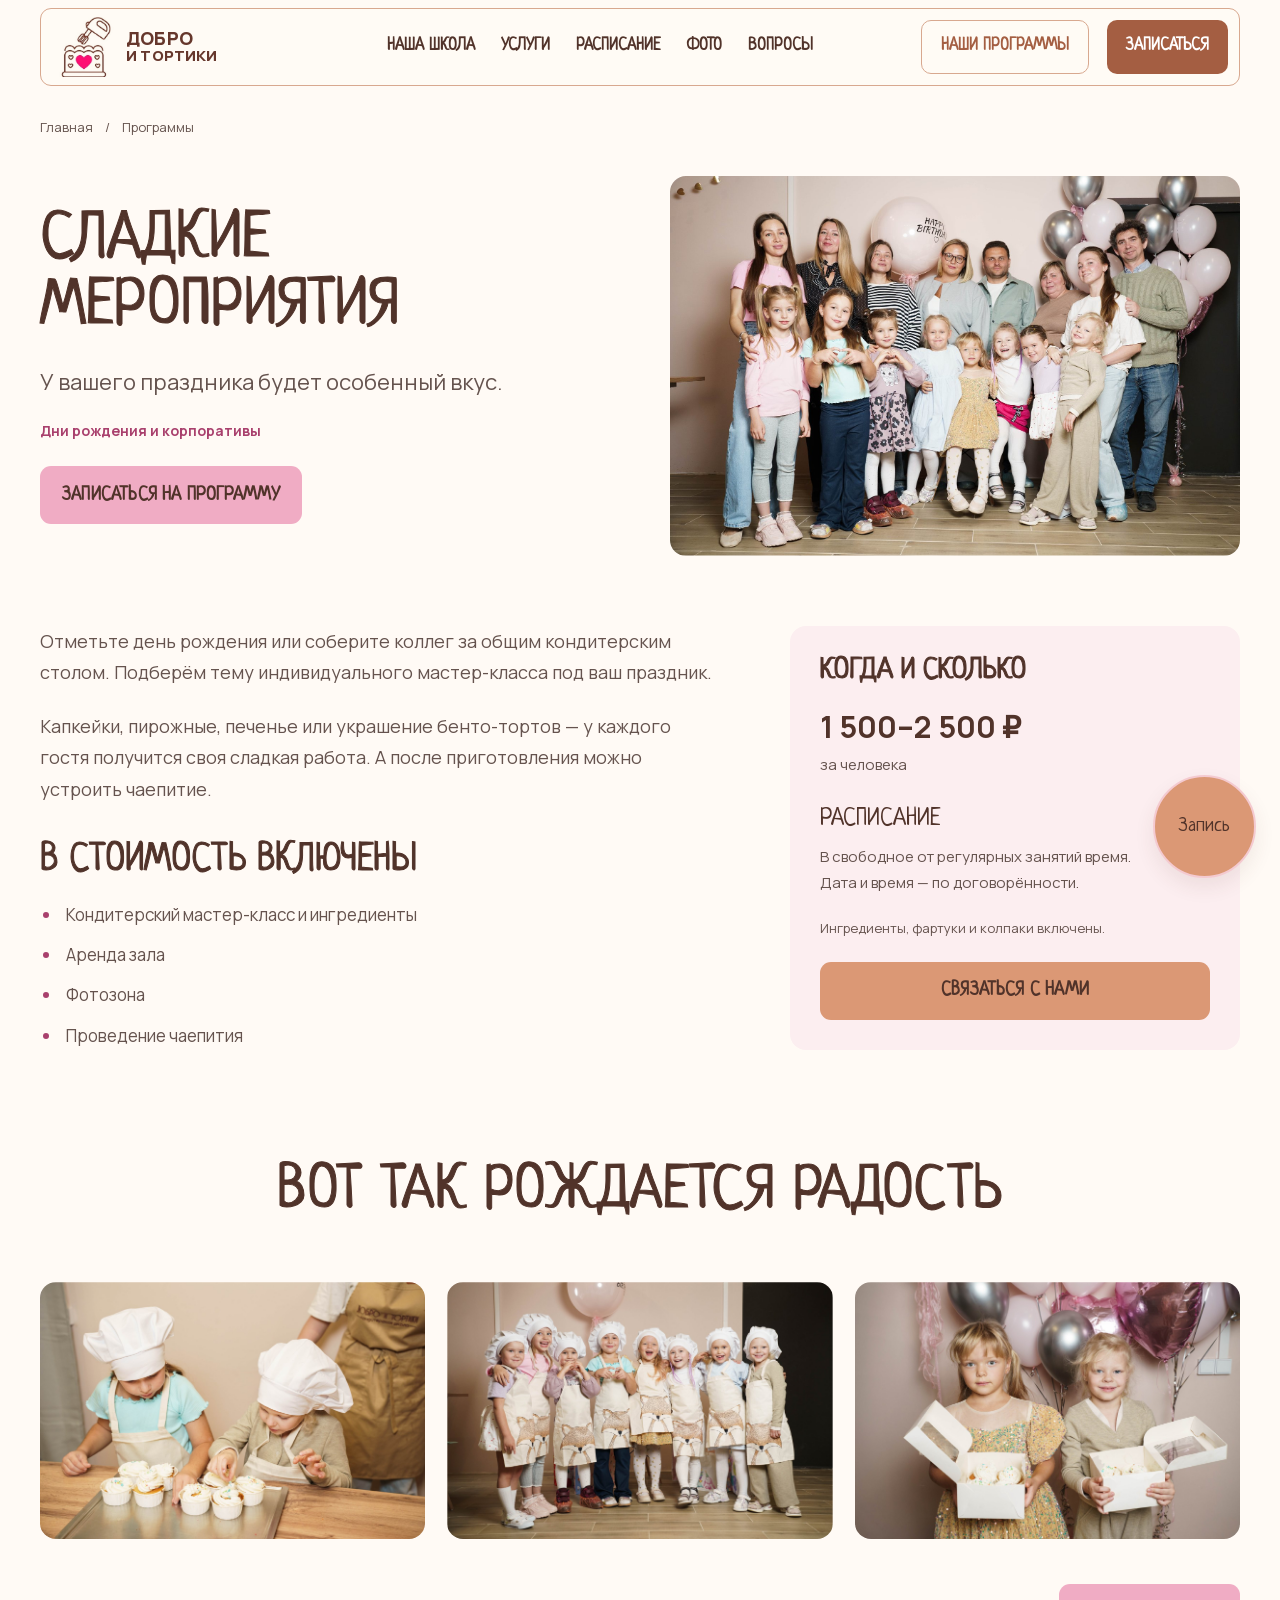
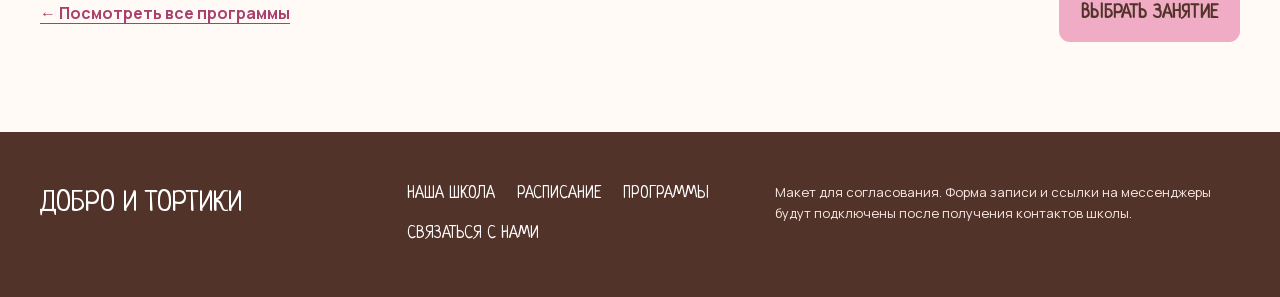
==== commit 2b84f69c: "Refine school photo selection and preserve full image framing" ====
--- a/celebrations.html
+++ b/celebrations.html
@@ -1,4 +1,4 @@
-<!doctype html>
+<!DOCTYPE html>
 <html lang="ru">
 <head>
   <meta charset="utf-8">
@@ -8,10 +8,11 @@
   <title>Сладкие мероприятия — Добро и Тортики</title>
   <link rel="preload" href="assets/fonts/neucha-cyrillic.woff2" as="font" type="font/woff2" crossorigin>
   <link rel="preload" href="assets/fonts/manrope-cyrillic.woff2" as="font" type="font/woff2" crossorigin>
-  <link rel="stylesheet" href="styles.css?v=20260926d">
-  <script src="script.js?v=20260926d" defer></script>
+  <link rel="stylesheet" href="styles.css?v=20260926g">
+  <script src="script.js?v=20260926g" defer></script>
 </head>
-<body><a class="skip-link" href="#main">К содержимому</a>  <header class="site-header" id="top">
+<body>
+<a class="skip-link" href="#main">К содержимому</a>  <header class="site-header" id="top">
     <div class="header-inner container">
       <a class="brand" href="index.html#top" aria-label="Добро и Тортики — на главную">
         <span class="brand-emblem"><img src="assets/client-logo.jpg" alt="" width="803" height="786"></span>
@@ -30,4 +31,41 @@
     </div>
   </header>
 
-<main id="main" class="service-page"><div class="container"><nav class="breadcrumbs" aria-label="Хлебные крошки"><a href="index.html">Главная</a><span aria-hidden="true">/</span><a href="index.html#formats">Программы</a></nav><section class="service-hero" aria-labelledby="service-title"><div class="service-heading"><h1 id="service-title">Сладкие мероприятия</h1><p class="service-lead">У вашего праздника будет особенный вкус.</p><p class="service-tag">Дни рождения и корпоративы</p><a class="button button-pink" href="index.html?program=celebrations#contact">Записаться на программу</a></div><figure class="service-hero-photo"><img src="assets/photos/DSC08729.jpg" alt="Дети и взрослые на сладком дне рождения" loading="lazy" decoding="async"  width="1600" height="1067"></figure></section><section class="service-info" aria-label="О программе"><div class="service-description"><p>Отметьте день рождения или соберите коллег за общим кондитерским столом. Подберём тему индивидуального мастер-класса под ваш праздник.</p><p>Капкейки, пирожные, печенье или украшение бенто-тортов — у каждого гостя получится своя сладкая работа. А после приготовления можно устроить чаепитие.</p><h2>В стоимость включены</h2><ul><li>Кондитерский мастер-класс и ингредиенты</li><li>Аренда зала</li><li>Фотозона</li><li>Проведение чаепития</li></ul></div><aside class="service-conditions"><h2>Когда и сколько</h2><p class="service-price">1 500–2 500 ₽</p><p>за человека</p><h3>Расписание</h3><p>В свободное от регулярных занятий время.<br>Дата и время — по договорённости.</p><p class="included">Ингредиенты, фартуки и колпаки включены.</p><a class="button button-warm" href="index.html?program=celebrations#contact">Связаться с нами</a></aside></section><section class="service-photo-section" aria-labelledby="service-photos-title"><h2 class="section-title center" id="service-photos-title">Вот так рождается радость</h2><div class="service-photos"><figure class=""><img src="assets/photos/DSC08463.jpg" alt="Дети украшают капкейки на празднике" loading="lazy" decoding="async"  width="1600" height="1067"></figure><figure class=""><img src="assets/photos/DSC08678.jpg" alt="Участницы после кондитерского занятия" loading="lazy" decoding="async"  width="1600" height="1067"></figure><figure class=""><img src="assets/photos/DSC08763.jpg" alt="Девочки с коробками готовых десертов" loading="lazy" decoding="async"  width="1600" height="1067"></figure></div></section><div class="service-back"><a class="text-link" href="index.html#formats">← Посмотреть все программы</a><a class="button button-pink" href="index.html?program=celebrations#contact">Выбрать занятие</a></div></div></main><footer class="site-footer"><div class="container footer-grid"><a href="index.html#top" class="footer-brand">Добро и Тортики</a><div class="footer-links"><a href="index.html#atmosphere">Наша школа</a><a href="index.html#schedule">Расписание</a><a href="index.html#formats">Программы</a><a href="index.html#contact">Связаться с нами</a></div><p>Макет для согласования. Форма записи и ссылки на мессенджеры будут подключены после получения контактов школы.</p></div></footer><a class="floating-booking" href="index.html#contact">Запись</a><p class="demo-toast" role="status" aria-live="polite" hidden></p></body></html>+<main id="main" class="service-page"><div class="container">
+<nav class="breadcrumbs" aria-label="Хлебные крошки"><a href="index.html">Главная</a><span aria-hidden="true">/</span><a href="index.html#formats">Программы</a></nav><section class="service-hero" aria-labelledby="service-title"><div class="service-heading">
+<h1 id="service-title">Сладкие мероприятия</h1>
+<p class="service-lead">У вашего праздника будет особенный вкус.</p>
+<p class="service-tag">Дни рождения и корпоративы</p>
+<a class="button button-pink" href="index.html?program=celebrations#contact">Записаться на программу</a>
+</div>
+<figure class="service-hero-photo"><img src="assets/photos/DSC08729.jpg" alt="Дети и взрослые на сладком дне рождения" loading="eager" decoding="async" width="1600" height="1067"></figure></section><section class="service-info" aria-label="О программе"><div class="service-description">
+<p>Отметьте день рождения или соберите коллег за общим кондитерским столом. Подберём тему индивидуального мастер-класса под ваш праздник.</p>
+<p>Капкейки, пирожные, печенье или украшение бенто-тортов — у каждого гостя получится своя сладкая работа. А после приготовления можно устроить чаепитие.</p>
+<h2>В стоимость включены</h2>
+<ul>
+<li>Кондитерский мастер-класс и ингредиенты</li>
+<li>Аренда зала</li>
+<li>Фотозона</li>
+<li>Проведение чаепития</li>
+</ul>
+</div>
+<aside class="service-conditions"><h2>Когда и сколько</h2>
+<p class="service-price">1 500–2 500 ₽</p>
+<p>за человека</p>
+<h3>Расписание</h3>
+<p>В свободное от регулярных занятий время.<br>Дата и время — по договорённости.</p>
+<p class="included">Ингредиенты, фартуки и колпаки включены.</p>
+<a class="button button-warm" href="index.html?program=celebrations#contact">Связаться с нами</a></aside></section><section class="service-photo-section" aria-labelledby="service-photos-title"><h2 class="section-title center" id="service-photos-title">Вот так рождается радость</h2>
+<div class="service-photos">
+<figure class=""><img src="assets/photos/DSC08463.jpg" alt="Дети украшают капкейки на празднике" loading="lazy" decoding="async" width="1600" height="1067"></figure><figure class=""><img src="assets/photos/DSC08678.jpg" alt="Участницы после кондитерского занятия" loading="lazy" decoding="async" width="1600" height="1067"></figure><figure class=""><img src="assets/photos/DSC08763.jpg" alt="Девочки с коробками готовых десертов" loading="lazy" decoding="async" width="1600" height="1067"></figure>
+</div></section><div class="service-back">
+<a class="text-link" href="index.html#formats">← Посмотреть все программы</a><a class="button button-pink" href="index.html?program=celebrations#contact">Выбрать занятие</a>
+</div>
+</div></main><footer class="site-footer"><div class="container footer-grid">
+<a href="index.html#top" class="footer-brand">Добро и Тортики</a><div class="footer-links">
+<a href="index.html#atmosphere">Наша школа</a><a href="index.html#schedule">Расписание</a><a href="index.html#formats">Программы</a><a href="index.html#contact">Связаться с нами</a>
+</div>
+<p>Макет для согласования. Форма записи и ссылки на мессенджеры будут подключены после получения контактов школы.</p>
+</div></footer><a class="floating-booking" href="index.html#contact">Запись</a><p class="demo-toast" role="status" aria-live="polite" hidden></p>
+</body>
+</html>
--- a/styles.css
+++ b/styles.css
@@ -288,14 +288,36 @@
 @media (max-width:1100px){.brand{min-width:185px}.main-nav{gap:16px}.main-nav a{font-size:15px}.format-content{padding:19px}.format-content h3{font-size:27px}.school-intro,.teacher-grid,.service-info{gap:38px}.school-copy h3{font-size:40px}.service-hero{gap:35px}.benefit-item>img{height:210px}}
 @media (max-width:930px){.welcome{padding-top:23px}.hero h1{font-size:56px}.hero-copy{max-width:none}.hero{min-height:0}.benefit-grid{grid-template-columns:repeat(3,minmax(0,1fr));gap:25px 15px}.benefit-item>img{height:180px}.benefit-item>div{gap:10px;padding-inline:0}.benefit-item h3{font-size:15px}.benefit-item .pastry-icon{width:29px}.process-grid{grid-template-columns:repeat(2,minmax(0,1fr))}.schedule-grid{gap:25px}.schedule-grid h3{font-size:28px}.schedule-weekend{padding:25px}.timetable dt,.timetable dd{font-size:14px}.format-grid{grid-template-columns:repeat(2,minmax(0,1fr))}.format-content h3{min-height:65px}.gallery-grid{grid-template-columns:repeat(2,minmax(0,1fr))}.gallery-grid img{height:310px}.reviews-grid{grid-template-columns:1fr}.review-card{padding:27px}.review-card>p{max-width:75ch}.school-copy h3{font-size:35px}.school-copy li{font-size:14px}.school-copy li strong{font-size:16px}.school-intro{gap:28px}.school-photos img{height:220px}.teacher-grid{gap:30px;grid-template-columns:.8fr 1.2fr}.teacher-copy .section-title{font-size:38px}.teacher-copy p{font-size:14px}.teacher-copy blockquote{font-size:24px}.contact-grid{gap:30px}.contact-copy .contact-photos img{height:150px}.service-hero-photo img{height:420px}.service-heading h1{font-size:49px}.service-info{gap:30px}.service-description p{font-size:16px}.service-conditions{padding:25px}.service-photos img{height:265px}}
 @media (max-width:600px){.welcome{font-size:12px;line-height:1.6;padding-top:23px}.welcome p+p{margin-top:8px}.hero{padding-top:25px}.hero h1{font-size:clamp(39px,10.2vw,58px)}.hero-lead{font-size:15px}.fact .pastry-icon{width:24px;height:24px}.mosaic-note{font-size:18px}.benefit-grid{grid-template-columns:repeat(2,minmax(0,1fr));gap:25px 12px}.benefit-item>img{height:180px}.benefit-item>div{display:block;padding-top:13px}.benefit-item .pastry-icon{width:27px;height:27px;margin-bottom:5px}.benefit-item h3{font-size:14px;line-height:1.45;text-wrap:initial}.process-grid{grid-template-columns:1fr;gap:26px}.process-step{padding-left:55px;position:relative}.step-number{position:absolute;left:0;top:0}.process-step h3{margin-top:0;font-size:25px}.schedule-grid{grid-template-columns:1fr;gap:30px}.schedule-grid h3{font-size:31px}.schedule-weekend{padding:25px}.timetable dt,.timetable dd{font-size:15px}.schedule-grid p{font-size:14px}.format-grid{grid-template-columns:1fr;gap:24px}.format-content{padding:22px}.format-content h3{min-height:0;font-size:31px}.format-content>p{font-size:15px}.format-content .format-price{font-size:24px}.format-price small{min-height:0}.format-card>img{height:270px}.school-intro{grid-template-columns:1fr;gap:35px}.school-video video{height:420px;max-height:70vh;aspect-ratio:auto;object-fit:contain}.school-copy h3{font-size:38px}.school-copy li{font-size:15px}.school-copy li strong{font-size:17px}.school-photos{gap:10px;margin-top:28px}.school-photos img{height:150px;border-radius:12px}.teacher-grid{grid-template-columns:1fr;gap:30px}.teacher-photo{max-width:360px;margin-inline:auto}.teacher-photo img{max-height:455px}.teacher-copy .section-title{font-size:42px}.teacher-copy p{font-size:15px}.teacher-copy blockquote{font-size:27px}.gallery-grid{gap:22px 12px}.gallery-grid img{height:215px;border-radius:12px}.gallery-grid figcaption{font-size:12px}.demo-reviews-note{font-size:12px;margin-bottom:25px}.review-person h3{font-size:18px}.review-card>p{font-size:15px}.review-actions{display:grid;grid-template-columns:1fr;gap:12px}.review-actions .button{font-size:18px}.contact-copy .section-title{font-size:45px}.contact-copy .contact-photos img{height:190px}.contact-grid{grid-template-columns:1fr;gap:30px}.contact-form select{font-size:13px}.breadcrumbs{padding-top:25px}.service-hero{grid-template-columns:1fr;gap:28px;padding:28px 0 45px}.service-heading h1{font-size:47px}.service-lead{font-size:18px}.service-hero-photo img{height:330px}.service-info{grid-template-columns:1fr;padding-bottom:65px}.service-description h2{font-size:32px}.service-description li{font-size:15px}.service-conditions{padding:25px}.service-conditions .service-price{font-size:29px}.service-photos{grid-template-columns:1fr;gap:16px}.service-photos img{height:320px}.service-back{flex-direction:column;align-items:stretch;padding:30px 0 65px}.service-back .text-link{margin-bottom:8px}.floating-booking{width:64px;height:64px;font-size:13px;bottom:12px;right:12px}}
-/* Focal points preserve faces in wide crops. */
-.mosaic-six img{object-position:center 18%}
-.benefit-item:nth-child(3)>img{object-position:center 18%}
+/* Match each photograph to a frame that preserves faces and finished desserts. */
+.hero-mosaic{grid-template-rows:155px 155px 72px 205px}
+.mosaic-two img{object-position:center 45%}
+.mosaic-six img{object-position:center 30%}
+.benefit-item>img{height:280px}
+.benefit-item:nth-child(1)>img{object-position:center 45%}
+.benefit-item:nth-child(2)>img{object-position:center 55%}
+.benefit-item:nth-child(3)>img{object-position:center 45%}
 .benefit-item:nth-child(6)>img{object-position:center 30%}
 .format-card:nth-child(2)>img{object-position:center 15%}
-.service-hero-photo img[src$="meringue-033.jpg"]{object-position:center top}
-.service-hero-photo img[src$="gingerbread-081.jpg"]{height:auto}
-.service-hero-photo img[src$="gingerbread-139.jpg"]{object-position:center 25%}
+.format-card:nth-child(4)>img{object-position:center 50%}
+.format-card:nth-child(6)>img{object-position:center 47%}
+.teacher-photo img{max-height:none}
+.gallery-grid,.school-photos,.service-photos{align-items:start}
+.gallery-grid img,.school-photos img,.service-photos img{height:auto;object-fit:contain}
+.service-hero-photo img{width:100%;height:auto;max-height:none;object-fit:contain;margin-inline:auto}
+.service-hero-photo img[src$="meringue-033.jpg"],.service-hero-photo img[src$="gingerbread-139.jpg"],.service-hero-photo img[src$="velvet-032.jpg"]{max-width:420px}
+.contact-copy .contact-photos img:last-child{object-position:center 55%}
+.contact-form,.contact-form input,.contact-form select{min-width:0}
 .floating-booking[hidden]{display:none}
-@media (max-width:600px){.mosaic-six img{object-position:center 12%}}
+@media (max-width:760px){.contact-grid{grid-template-columns:1fr}}
+@media (min-width:601px) and (max-width:1100px){.benefit-item>img{height:210px}}
+@media (max-width:600px){
+  .hero-mosaic{grid-template-rows:repeat(4,155px) 170px 64px}
+  .mosaic-five{grid-column:2;grid-row:3/5}
+  .mosaic-six{grid-column:1/3;grid-row:5}
+  .mosaic-note{grid-row:6}
+  .mosaic-six img{object-position:center 25%}
+  .benefit-item>img{height:180px}
+  .teacher-photo img{max-height:none}
+  .service-hero-photo img{max-height:none}
+}
 .school-video video{color:var(--white)}
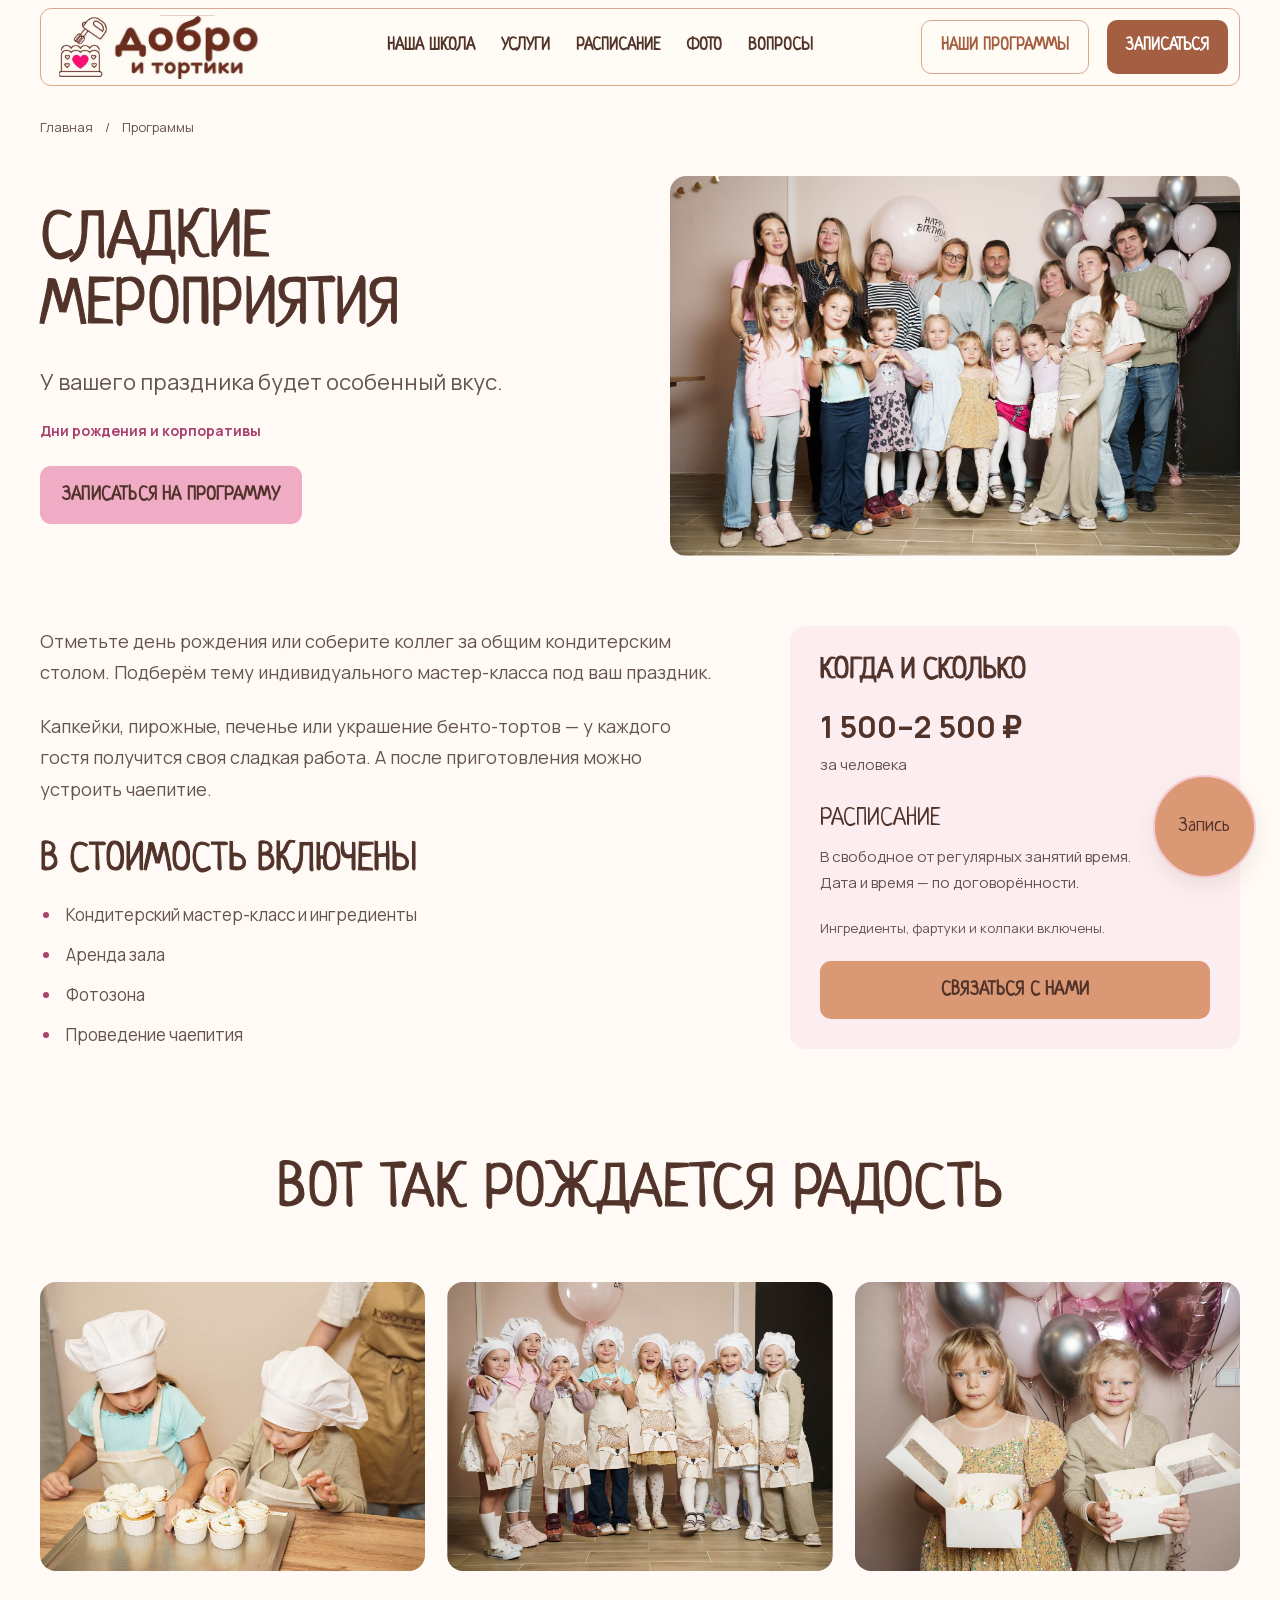
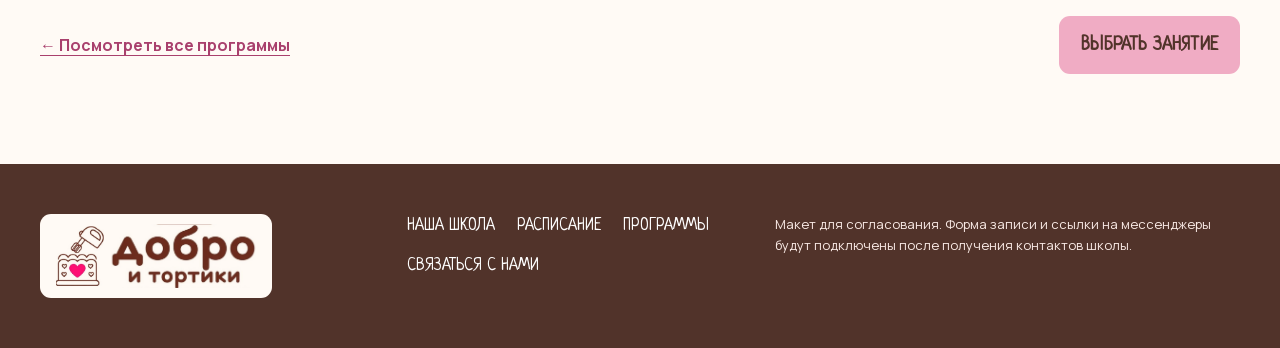
==== commit a7a3f182: "Align photo grids and restore original logo lettering" ====
--- a/celebrations.html
+++ b/celebrations.html
@@ -8,15 +8,15 @@
   <title>Сладкие мероприятия — Добро и Тортики</title>
   <link rel="preload" href="assets/fonts/neucha-cyrillic.woff2" as="font" type="font/woff2" crossorigin>
   <link rel="preload" href="assets/fonts/manrope-cyrillic.woff2" as="font" type="font/woff2" crossorigin>
-  <link rel="stylesheet" href="styles.css?v=20260926g">
-  <script src="script.js?v=20260926g" defer></script>
+  <link rel="stylesheet" href="styles.css?v=20260926j">
+  <script src="script.js?v=20260926j" defer></script>
 </head>
 <body>
 <a class="skip-link" href="#main">К содержимому</a>  <header class="site-header" id="top">
     <div class="header-inner container">
       <a class="brand" href="index.html#top" aria-label="Добро и Тортики — на главную">
-        <span class="brand-emblem"><img src="assets/client-logo.jpg" alt="" width="803" height="786"></span>
-        <span class="brand-wordmark">Добро<br><small>и тортики</small></span>
+        <span class="brand-emblem" aria-hidden="true"><img src="assets/client-logo.jpg" alt="" width="803" height="786"></span>
+        <span class="brand-wordmark" aria-hidden="true"><img src="assets/client-logo.jpg" alt="" width="803" height="786"></span>
       </a>
       <nav class="main-nav" id="main-nav" aria-label="Главное меню">
         <a href="index.html#atmosphere">Наша школа</a>
@@ -62,7 +62,8 @@
 <a class="text-link" href="index.html#formats">← Посмотреть все программы</a><a class="button button-pink" href="index.html?program=celebrations#contact">Выбрать занятие</a>
 </div>
 </div></main><footer class="site-footer"><div class="container footer-grid">
-<a href="index.html#top" class="footer-brand">Добро и Тортики</a><div class="footer-links">
+<a href="index.html#top" class="brand footer-brand" aria-label="Добро и Тортики — на главную"><span class="brand-emblem" aria-hidden="true"><img src="assets/client-logo.jpg" alt="" width="803" height="786"></span>
+        <span class="brand-wordmark" aria-hidden="true"><img src="assets/client-logo.jpg" alt="" width="803" height="786"></span></a><div class="footer-links">
 <a href="index.html#atmosphere">Наша школа</a><a href="index.html#schedule">Расписание</a><a href="index.html#formats">Программы</a><a href="index.html#contact">Связаться с нами</a>
 </div>
 <p>Макет для согласования. Форма записи и ссылки на мессенджеры будут подключены после получения контактов школы.</p>
--- a/styles.css
+++ b/styles.css
@@ -24,10 +24,10 @@
 .site-header{position:sticky;top:0;z-index:80;padding:8px 0 0;background:var(--cream)}
 .header-inner{height:78px;padding:6px 11px 6px 18px;display:flex;align-items:center;gap:18px;border:1px solid var(--line);border-radius:11px;background:#fffbf5}
 .brand{display:flex;align-items:center;gap:7px;flex:none;min-width:220px}
-.brand-emblem{position:relative;display:block;width:60px;height:60px;overflow:hidden;flex:none}
-.brand-emblem img{position:absolute;width:145px;max-width:none;left:-49px;top:-8px;mix-blend-mode:multiply}
-.brand-wordmark{font-weight:800;font-size:18px;line-height:.87;letter-spacing:.01em;text-transform:uppercase;color:#66372c}
-.brand-wordmark small{font-size:15px;font-weight:800}
+.brand-emblem{position:relative;display:block;width:48px;aspect-ratio:268/332;overflow:hidden;flex:none}
+.brand-emblem img{position:absolute;width:299.6269%;max-width:none;height:auto;left:-107.4627%;top:-13.8554%;mix-blend-mode:multiply}
+.brand-wordmark{position:relative;display:block;width:145px;aspect-ratio:610/269;overflow:hidden;flex:none}
+.brand-wordmark img{position:absolute;width:131.6393%;max-width:none;height:auto;left:-16.3934%;top:-141.2639%;mix-blend-mode:multiply}
 .main-nav{display:flex;align-items:center;justify-content:center;gap:26px;flex:1;white-space:nowrap}
 .main-nav a,.header-secondary,.header-action{font-family:var(--font-display);font-size:17px;font-weight:700;text-transform:uppercase;white-space:nowrap}
 .main-nav a{transition:color .22s ease}
@@ -138,7 +138,7 @@
 .form-result:empty{display:none}
 .site-footer{background:var(--ink);color:#fff;padding:50px 0}
 .footer-grid{display:grid;grid-template-columns:1fr 1fr 1.4fr;gap:35px;align-items:start}
-.footer-brand{font-family:var(--font-display);font-size:30px;text-transform:uppercase}
+.footer-brand{width:max-content;min-width:0;padding:10px 16px;background:var(--cream);border-radius:11px}
 .footer-links{display:flex;flex-wrap:wrap;gap:14px 22px;font-family:var(--font-display);font-size:17px;text-transform:uppercase}
 .footer-grid p{max-width:440px;font-size:13px;line-height:1.6;color:#f9eae5}
 .floating-booking{position:fixed;right:24px;bottom:22px;z-index:60;display:grid;place-items:center;width:103px;height:103px;padding:18px;border:2px solid #f4cad0;border-radius:50%;background:var(--warm);color:var(--ink);font-family:var(--font-display);font-size:20px;text-align:center;line-height:1.05;box-shadow:0 9px 20px rgba(91,58,48,.09);transition:transform .2s ease,background .2s ease}
@@ -154,7 +154,7 @@
 .motion-ready [data-reveal="image"].is-visible{clip-path:inset(0)}
 @media (max-width:1200px){.container{width:min(100% - 48px,1320px)}.main-nav{gap:17px}.main-nav a{font-size:15px}.header-secondary{display:none}.hero{grid-template-columns:.9fr 1.1fr;gap:20px}.hero h1{font-size:clamp(47px,5vw,63px)}.fact{padding:10px;font-size:12px}.mosaic-note{font-size:14px;padding:12px}.format-card>img{height:210px}.format-content h3{font-size:17px}.atmo-note p{font-size:14px}}
 @media (max-width:930px){.main-nav{display:none;position:absolute;top:calc(100% + 3px);left:24px;right:24px;padding:15px 22px;border:1px solid var(--line);border-radius:12px;background:var(--paper);box-shadow:0 18px 30px rgba(91,58,48,.12);flex-direction:column;align-items:stretch;gap:0}.main-nav.is-open{display:flex}.main-nav a{padding:11px 0;border-bottom:1px solid #ead8cf}.main-nav a:last-child{border-bottom:0}.header-action{margin-left:auto}.menu-toggle{display:flex;flex-direction:column;align-items:center;justify-content:center;gap:5px;width:50px;height:50px;flex:none;border:1.5px solid var(--ink);border-radius:50%;background:transparent;color:var(--ink);cursor:pointer}.menu-toggle span{width:22px;height:2px;background:currentColor;border-radius:2px;transition:transform .2s ease,opacity .2s ease}.menu-toggle[aria-expanded="true"] span:first-child{transform:translateY(7px) rotate(45deg)}.menu-toggle[aria-expanded="true"] span:nth-child(2){opacity:0}.menu-toggle[aria-expanded="true"] span:last-child{transform:translateY(-7px) rotate(-45deg)}.hero{grid-template-columns:1fr;gap:35px;min-height:0}.hero-copy{max-width:720px}.hero-mosaic{max-width:850px}.benefit-grid{grid-template-columns:repeat(2,minmax(0,1fr))}.process-grid{grid-template-columns:repeat(2,minmax(0,1fr))}.process-step:nth-child(3)::before{display:block}.process-step:nth-child(even)::before{display:none}.format-grid{grid-template-columns:repeat(2,minmax(0,1fr))}.format-card>img{height:260px}.format-content h3{font-size:21px}.atmosphere-grid{grid-template-columns:repeat(2,minmax(0,1fr));grid-auto-rows:220px;grid-template-rows:none}.atmo-tile{grid-area:auto;grid-column:auto;grid-row:auto}.gallery-strip{grid-template-columns:repeat(5,230px);overflow-x:auto;scroll-snap-type:x mandatory}.gallery-strip img{scroll-snap-align:start}.reviews-grid{gap:12px}.review-card{padding:20px}.contact-grid{gap:32px}}
-@media (max-width:600px){html{scroll-padding-top:82px}.container{width:calc(100% - 34px)}.site-header{padding-top:7px}.header-inner{height:66px;padding:5px 7px 5px 8px;gap:8px}.brand{min-width:0;gap:1px}.brand-emblem{width:48px;height:50px}.brand-emblem img{width:120px;left:-40px;top:-7px}.brand-wordmark{font-size:15px}.brand-wordmark small{font-size:12px}.header-action{min-height:42px;padding:0 10px;font-size:14px}.menu-toggle{width:42px;height:42px}.main-nav{left:17px;right:17px}.section-pad{padding:72px 0}.section-title{font-size:clamp(42px,10.5vw,59px)}.section-title.center{margin-bottom:32px}.hero{padding:35px 0 65px;gap:27px}.hero h1{font-size:clamp(43px,10.5vw,61px);line-height:1.03;margin-bottom:19px}.hero-lead{font-size:15px;margin-bottom:20px}.hero-facts{gap:8px}.fact{gap:5px;min-height:76px;padding:9px 8px;font-size:11px}.fact-icon{width:25px;height:25px}.fact-icon svg{width:23px;height:23px}.hero-actions{gap:9px}.hero-actions .button{min-height:54px;padding:8px;font-size:14px}.hero-mosaic{grid-template-columns:repeat(2,minmax(0,1fr));grid-template-rows:repeat(4,140px);gap:9px}.mosaic-photo,.mosaic-note{border-radius:14px}.mosaic-one{grid-column:1;grid-row:1/3}.mosaic-two{grid-column:2;grid-row:1}.mosaic-three{grid-column:2;grid-row:2}.mosaic-four{grid-column:1;grid-row:3/5}.mosaic-five{grid-column:2;grid-row:3}.mosaic-note{grid-column:2;grid-row:4;display:flex;flex-direction:column;align-items:flex-start;justify-content:center;padding:11px;font-size:14px;line-height:1.15}.mosaic-note span{white-space:normal}.mosaic-six{display:none}.benefit-grid{grid-auto-rows:160px;gap:9px}.benefit-card{height:130px;padding:8px;gap:5px}.benefit-card span{font-size:17px}.benefit-card p{font-size:12px}.benefit-photo{border-radius:12px}.process-grid{grid-template-columns:1fr;gap:25px}.process-step{min-height:0;padding-left:0;padding-bottom:8px}.process-step::before,.process-step:nth-child(3)::before{display:none}.process-step h3{margin:12px 0 5px;font-size:25px}.process-step p{font-size:14px}.step-number{width:37px;height:37px;font-size:20px}.format-grid{grid-template-columns:1fr;gap:16px}.format-card>img{height:250px}.format-content{padding:17px}.format-content h3{min-height:0;margin-bottom:18px;font-size:21px}.all-formats,.atmosphere-action{width:100%;min-width:0}.atmosphere-grid{grid-auto-rows:160px;gap:9px}.atmo-tile{border-radius:12px}.atmo-note{gap:7px;padding:8px}.atmo-note img{width:35px;height:35px}.atmo-note p{font-size:12px;line-height:1.3}.gallery{padding-bottom:55px}.gallery-strip{height:230px;grid-template-columns:repeat(5,190px);gap:6px}.image-disclaimer{width:calc(100% - 34px);font-size:12px;text-align:left}.reviews-grid{grid-template-columns:1fr;gap:13px}.review-card{min-height:160px}.review-card strong{margin:5px 0 8px;font-size:23px}.review-card p{font-size:14px}.reviews-note{font-size:12px}.faq-list summary{min-height:77px;font-size:22px}.faq-list details{padding:0 14px}.faq-list summary span{width:34px;height:34px;font-size:25px}.faq-list details p{padding-right:30px;font-size:14px}.contact-grid{grid-template-columns:1fr;gap:25px}.contact-copy p{font-size:15px}.contact-copy img{width:150px;margin-top:18px}.contact-form{padding:20px}.footer-grid{grid-template-columns:1fr;gap:20px}.floating-booking{width:73px;height:73px;right:10px;bottom:11px;padding:10px;font-size:14px}.motion-ready [data-reveal="left"],.motion-ready [data-reveal="right"]{--reveal-x:0px;--reveal-y:22px}}
+@media (max-width:600px){html{scroll-padding-top:82px}.container{width:calc(100% - 34px)}.site-header{padding-top:7px}.header-inner{height:66px;padding:5px 7px 5px 8px;gap:8px}.brand{min-width:0;gap:2px}.brand-emblem{width:36px}.brand-wordmark{width:108px}.header-action{min-height:42px;padding:0 10px;font-size:14px}.menu-toggle{width:42px;height:42px}.main-nav{left:17px;right:17px}.section-pad{padding:72px 0}.section-title{font-size:clamp(42px,10.5vw,59px)}.section-title.center{margin-bottom:32px}.hero{padding:35px 0 65px;gap:27px}.hero h1{font-size:clamp(43px,10.5vw,61px);line-height:1.03;margin-bottom:19px}.hero-lead{font-size:15px;margin-bottom:20px}.hero-facts{gap:8px}.fact{gap:5px;min-height:76px;padding:9px 8px;font-size:11px}.fact-icon{width:25px;height:25px}.fact-icon svg{width:23px;height:23px}.hero-actions{gap:9px}.hero-actions .button{min-height:54px;padding:8px;font-size:14px}.hero-mosaic{grid-template-columns:repeat(2,minmax(0,1fr));grid-template-rows:repeat(4,140px);gap:9px}.mosaic-photo,.mosaic-note{border-radius:14px}.mosaic-one{grid-column:1;grid-row:1/3}.mosaic-two{grid-column:2;grid-row:1}.mosaic-three{grid-column:2;grid-row:2}.mosaic-four{grid-column:1;grid-row:3/5}.mosaic-five{grid-column:2;grid-row:3}.mosaic-note{grid-column:2;grid-row:4;display:flex;flex-direction:column;align-items:flex-start;justify-content:center;padding:11px;font-size:14px;line-height:1.15}.mosaic-note span{white-space:normal}.mosaic-six{display:none}.benefit-grid{grid-auto-rows:160px;gap:9px}.benefit-card{height:130px;padding:8px;gap:5px}.benefit-card span{font-size:17px}.benefit-card p{font-size:12px}.benefit-photo{border-radius:12px}.process-grid{grid-template-columns:1fr;gap:25px}.process-step{min-height:0;padding-left:0;padding-bottom:8px}.process-step::before,.process-step:nth-child(3)::before{display:none}.process-step h3{margin:12px 0 5px;font-size:25px}.process-step p{font-size:14px}.step-number{width:37px;height:37px;font-size:20px}.format-grid{grid-template-columns:1fr;gap:16px}.format-card>img{height:250px}.format-content{padding:17px}.format-content h3{min-height:0;margin-bottom:18px;font-size:21px}.all-formats,.atmosphere-action{width:100%;min-width:0}.atmosphere-grid{grid-auto-rows:160px;gap:9px}.atmo-tile{border-radius:12px}.atmo-note{gap:7px;padding:8px}.atmo-note img{width:35px;height:35px}.atmo-note p{font-size:12px;line-height:1.3}.gallery{padding-bottom:55px}.gallery-strip{height:230px;grid-template-columns:repeat(5,190px);gap:6px}.image-disclaimer{width:calc(100% - 34px);font-size:12px;text-align:left}.reviews-grid{grid-template-columns:1fr;gap:13px}.review-card{min-height:160px}.review-card strong{margin:5px 0 8px;font-size:23px}.review-card p{font-size:14px}.reviews-note{font-size:12px}.faq-list summary{min-height:77px;font-size:22px}.faq-list details{padding:0 14px}.faq-list summary span{width:34px;height:34px;font-size:25px}.faq-list details p{padding-right:30px;font-size:14px}.contact-grid{grid-template-columns:1fr;gap:25px}.contact-copy p{font-size:15px}.contact-copy img{width:150px;margin-top:18px}.contact-form{padding:20px}.footer-grid{grid-template-columns:1fr;gap:20px}.floating-booking{width:73px;height:73px;right:10px;bottom:11px;padding:10px;font-size:14px}.motion-ready [data-reveal="left"],.motion-ready [data-reveal="right"]{--reveal-x:0px;--reveal-y:22px}}
 @media (max-width:600px){
   .hero-mosaic{grid-template-rows:repeat(4,140px) 64px}
   .mosaic-note{grid-column:1/3;grid-row:5;flex-direction:row;align-items:center;justify-content:space-between;padding:10px 15px;font-size:19px}
@@ -243,8 +243,8 @@
 .gallery-grid figure:nth-child(3) img{object-position:center 65%}
 .gallery-grid figure:nth-child(8) img{object-position:center 40%}
 .reviews{background:var(--paper)}
-.reviews .section-title.center{margin-bottom:20px}
-.demo-reviews-note{max-width:650px;margin:0 auto 35px;text-align:center;font-size:13px;color:var(--body);line-height:1.5}
+.reviews .section-title.center{margin-bottom:36px}
+
 .review-card{min-height:0;padding:28px;background:var(--cream)}
 .review-person{display:flex;gap:15px;align-items:center;margin-bottom:22px}
 .review-person img{width:64px;height:64px;object-fit:cover;border-radius:50%;flex:none}
@@ -287,7 +287,7 @@
 .service-back .text-link{margin:0}
 @media (max-width:1100px){.brand{min-width:185px}.main-nav{gap:16px}.main-nav a{font-size:15px}.format-content{padding:19px}.format-content h3{font-size:27px}.school-intro,.teacher-grid,.service-info{gap:38px}.school-copy h3{font-size:40px}.service-hero{gap:35px}.benefit-item>img{height:210px}}
 @media (max-width:930px){.welcome{padding-top:23px}.hero h1{font-size:56px}.hero-copy{max-width:none}.hero{min-height:0}.benefit-grid{grid-template-columns:repeat(3,minmax(0,1fr));gap:25px 15px}.benefit-item>img{height:180px}.benefit-item>div{gap:10px;padding-inline:0}.benefit-item h3{font-size:15px}.benefit-item .pastry-icon{width:29px}.process-grid{grid-template-columns:repeat(2,minmax(0,1fr))}.schedule-grid{gap:25px}.schedule-grid h3{font-size:28px}.schedule-weekend{padding:25px}.timetable dt,.timetable dd{font-size:14px}.format-grid{grid-template-columns:repeat(2,minmax(0,1fr))}.format-content h3{min-height:65px}.gallery-grid{grid-template-columns:repeat(2,minmax(0,1fr))}.gallery-grid img{height:310px}.reviews-grid{grid-template-columns:1fr}.review-card{padding:27px}.review-card>p{max-width:75ch}.school-copy h3{font-size:35px}.school-copy li{font-size:14px}.school-copy li strong{font-size:16px}.school-intro{gap:28px}.school-photos img{height:220px}.teacher-grid{gap:30px;grid-template-columns:.8fr 1.2fr}.teacher-copy .section-title{font-size:38px}.teacher-copy p{font-size:14px}.teacher-copy blockquote{font-size:24px}.contact-grid{gap:30px}.contact-copy .contact-photos img{height:150px}.service-hero-photo img{height:420px}.service-heading h1{font-size:49px}.service-info{gap:30px}.service-description p{font-size:16px}.service-conditions{padding:25px}.service-photos img{height:265px}}
-@media (max-width:600px){.welcome{font-size:12px;line-height:1.6;padding-top:23px}.welcome p+p{margin-top:8px}.hero{padding-top:25px}.hero h1{font-size:clamp(39px,10.2vw,58px)}.hero-lead{font-size:15px}.fact .pastry-icon{width:24px;height:24px}.mosaic-note{font-size:18px}.benefit-grid{grid-template-columns:repeat(2,minmax(0,1fr));gap:25px 12px}.benefit-item>img{height:180px}.benefit-item>div{display:block;padding-top:13px}.benefit-item .pastry-icon{width:27px;height:27px;margin-bottom:5px}.benefit-item h3{font-size:14px;line-height:1.45;text-wrap:initial}.process-grid{grid-template-columns:1fr;gap:26px}.process-step{padding-left:55px;position:relative}.step-number{position:absolute;left:0;top:0}.process-step h3{margin-top:0;font-size:25px}.schedule-grid{grid-template-columns:1fr;gap:30px}.schedule-grid h3{font-size:31px}.schedule-weekend{padding:25px}.timetable dt,.timetable dd{font-size:15px}.schedule-grid p{font-size:14px}.format-grid{grid-template-columns:1fr;gap:24px}.format-content{padding:22px}.format-content h3{min-height:0;font-size:31px}.format-content>p{font-size:15px}.format-content .format-price{font-size:24px}.format-price small{min-height:0}.format-card>img{height:270px}.school-intro{grid-template-columns:1fr;gap:35px}.school-video video{height:420px;max-height:70vh;aspect-ratio:auto;object-fit:contain}.school-copy h3{font-size:38px}.school-copy li{font-size:15px}.school-copy li strong{font-size:17px}.school-photos{gap:10px;margin-top:28px}.school-photos img{height:150px;border-radius:12px}.teacher-grid{grid-template-columns:1fr;gap:30px}.teacher-photo{max-width:360px;margin-inline:auto}.teacher-photo img{max-height:455px}.teacher-copy .section-title{font-size:42px}.teacher-copy p{font-size:15px}.teacher-copy blockquote{font-size:27px}.gallery-grid{gap:22px 12px}.gallery-grid img{height:215px;border-radius:12px}.gallery-grid figcaption{font-size:12px}.demo-reviews-note{font-size:12px;margin-bottom:25px}.review-person h3{font-size:18px}.review-card>p{font-size:15px}.review-actions{display:grid;grid-template-columns:1fr;gap:12px}.review-actions .button{font-size:18px}.contact-copy .section-title{font-size:45px}.contact-copy .contact-photos img{height:190px}.contact-grid{grid-template-columns:1fr;gap:30px}.contact-form select{font-size:13px}.breadcrumbs{padding-top:25px}.service-hero{grid-template-columns:1fr;gap:28px;padding:28px 0 45px}.service-heading h1{font-size:47px}.service-lead{font-size:18px}.service-hero-photo img{height:330px}.service-info{grid-template-columns:1fr;padding-bottom:65px}.service-description h2{font-size:32px}.service-description li{font-size:15px}.service-conditions{padding:25px}.service-conditions .service-price{font-size:29px}.service-photos{grid-template-columns:1fr;gap:16px}.service-photos img{height:320px}.service-back{flex-direction:column;align-items:stretch;padding:30px 0 65px}.service-back .text-link{margin-bottom:8px}.floating-booking{width:64px;height:64px;font-size:13px;bottom:12px;right:12px}}
+@media (max-width:600px){.welcome{font-size:12px;line-height:1.6;padding-top:23px}.welcome p+p{margin-top:8px}.hero{padding-top:25px}.hero h1{font-size:clamp(39px,10.2vw,58px)}.hero-lead{font-size:15px}.fact .pastry-icon{width:24px;height:24px}.mosaic-note{font-size:18px}.benefit-grid{grid-template-columns:repeat(2,minmax(0,1fr));gap:25px 12px}.benefit-item>img{height:180px}.benefit-item>div{display:block;padding-top:13px}.benefit-item .pastry-icon{width:27px;height:27px;margin-bottom:5px}.benefit-item h3{font-size:14px;line-height:1.45;text-wrap:initial}.process-grid{grid-template-columns:1fr;gap:26px}.process-step{padding-left:55px;position:relative}.step-number{position:absolute;left:0;top:0}.process-step h3{margin-top:0;font-size:25px}.schedule-grid{grid-template-columns:1fr;gap:30px}.schedule-grid h3{font-size:31px}.schedule-weekend{padding:25px}.timetable dt,.timetable dd{font-size:15px}.schedule-grid p{font-size:14px}.format-grid{grid-template-columns:1fr;gap:24px}.format-content{padding:22px}.format-content h3{min-height:0;font-size:31px}.format-content>p{font-size:15px}.format-content .format-price{font-size:24px}.format-price small{min-height:0}.format-card>img{height:270px}.school-intro{grid-template-columns:1fr;gap:35px}.school-video video{height:420px;max-height:70vh;aspect-ratio:auto;object-fit:contain}.school-copy h3{font-size:38px}.school-copy li{font-size:15px}.school-copy li strong{font-size:17px}.school-photos{gap:10px;margin-top:28px}.school-photos img{height:150px;border-radius:12px}.teacher-grid{grid-template-columns:1fr;gap:30px}.teacher-photo{max-width:360px;margin-inline:auto}.teacher-photo img{max-height:455px}.teacher-copy .section-title{font-size:42px}.teacher-copy p{font-size:15px}.teacher-copy blockquote{font-size:27px}.gallery-grid{gap:22px 12px}.gallery-grid img{height:215px;border-radius:12px}.gallery-grid figcaption{font-size:12px}.review-person h3{font-size:18px}.review-card>p{font-size:15px}.review-actions{display:grid;grid-template-columns:1fr;gap:12px}.review-actions .button{font-size:18px}.contact-copy .section-title{font-size:45px}.contact-copy .contact-photos img{height:190px}.contact-grid{grid-template-columns:1fr;gap:30px}.contact-form select{font-size:13px}.breadcrumbs{padding-top:25px}.service-hero{grid-template-columns:1fr;gap:28px;padding:28px 0 45px}.service-heading h1{font-size:47px}.service-lead{font-size:18px}.service-hero-photo img{height:330px}.service-info{grid-template-columns:1fr;padding-bottom:65px}.service-description h2{font-size:32px}.service-description li{font-size:15px}.service-conditions{padding:25px}.service-conditions .service-price{font-size:29px}.service-photos{grid-template-columns:1fr;gap:16px}.service-photos img{height:320px}.service-back{flex-direction:column;align-items:stretch;padding:30px 0 65px}.service-back .text-link{margin-bottom:8px}.floating-booking{width:64px;height:64px;font-size:13px;bottom:12px;right:12px}}
 /* Match each photograph to a frame that preserves faces and finished desserts. */
 .hero-mosaic{grid-template-rows:155px 155px 72px 205px}
 .mosaic-two img{object-position:center 45%}
@@ -301,10 +301,22 @@
 .format-card:nth-child(4)>img{object-position:center 50%}
 .format-card:nth-child(6)>img{object-position:center 47%}
 .teacher-photo img{max-height:none}
-.gallery-grid,.school-photos,.service-photos{align-items:start}
-.gallery-grid img,.school-photos img,.service-photos img{height:auto;object-fit:contain}
-.service-hero-photo img{width:100%;height:auto;max-height:none;object-fit:contain;margin-inline:auto}
-.service-hero-photo img[src$="meringue-033.jpg"],.service-hero-photo img[src$="gingerbread-139.jpg"],.service-hero-photo img[src$="velvet-032.jpg"]{max-width:420px}
+/* A consistent frame keeps every row aligned, regardless of source dimensions. */
+.gallery-grid img{height:auto;aspect-ratio:1;object-fit:cover}
+.school-photos img,.service-photos img{height:auto;aspect-ratio:4/3;object-fit:cover}
+.service-hero-photo img{width:100%;height:auto;aspect-ratio:3/2;object-fit:cover}
+.gallery-grid figure:nth-child(1) img{object-position:center 62%}
+.gallery-grid figure:nth-child(2) img{object-position:center 30%}
+.gallery-grid figure:nth-child(3) img{object-position:center 68%}
+.gallery-grid figure:nth-child(7) img{object-position:center 72%}
+.gallery-grid figure:nth-child(8) img{object-position:center 70%}
+.service-photos img[src$="gingerbread-117.jpg"],.service-photos img[src$="gingerbread-139.jpg"]{object-position:center 40%}
+.service-photos img[src$="class-136.jpg"],.service-photos img[src$="class-132.jpg"]{object-position:center 60%}
+.service-photos img[src$="class-102.jpg"]{object-position:center 47%}
+.service-photos img[src$="meringue-010.jpg"]{object-position:center 28%}
+.service-photos img[src$="meringue-036.jpg"]{object-position:center 60%}
+.service-photos img[src$="velvet-139.jpg"]{object-position:center 53%}
+.service-hero-photo img[src$="velvet-032.jpg"]{object-position:center 62%}
 .contact-copy .contact-photos img:last-child{object-position:center 55%}
 .contact-form,.contact-form input,.contact-form select{min-width:0}
 .floating-booking[hidden]{display:none}
@@ -318,6 +330,8 @@
   .mosaic-six img{object-position:center 25%}
   .benefit-item>img{height:180px}
   .teacher-photo img{max-height:none}
-  .service-hero-photo img{max-height:none}
+  .school-photos{grid-template-columns:1fr}
 }
 .school-video video{color:var(--white)}
+
+@media (max-width:360px){.brand-emblem{width:32px}.brand-wordmark{width:88px}}
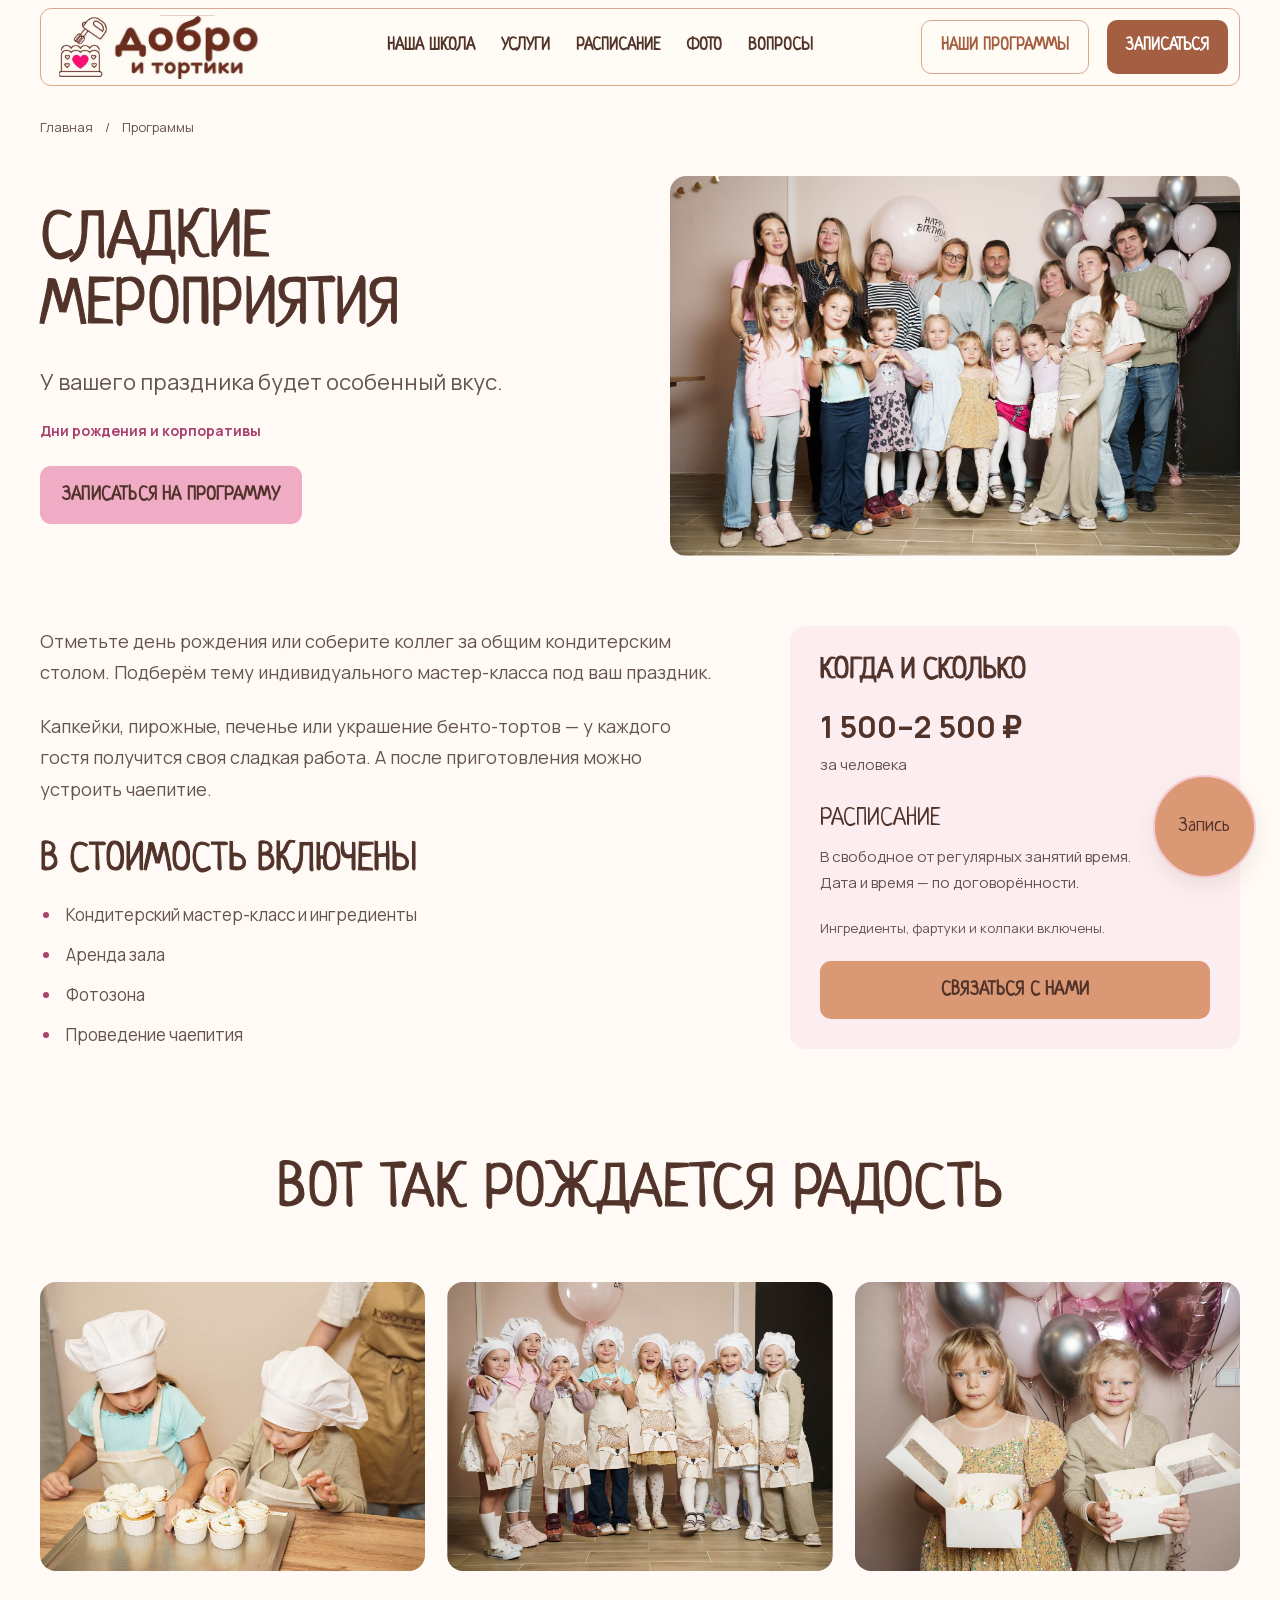
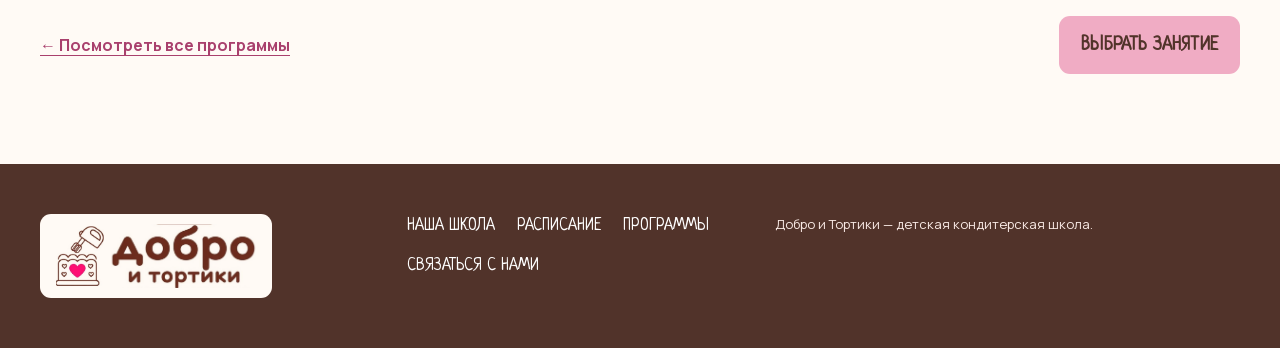
==== commit 0fc0581a: "Publish updated visuals with Anastasia portrait and workshop announcements" ====
--- a/celebrations.html
+++ b/celebrations.html
@@ -1,15 +1,13 @@
-<!DOCTYPE html>
-<html lang="ru">
-<head>
+<!DOCTYPE html><html lang="ru"><head>
   <meta charset="utf-8">
   <meta name="viewport" content="width=device-width, initial-scale=1">
   <meta name="theme-color" content="#fffaf5">
   <meta name="description" content="Праздник, на котором гости вместе готовят, украшают и радуются результату.">
   <title>Сладкие мероприятия — Добро и Тортики</title>
-  <link rel="preload" href="assets/fonts/neucha-cyrillic.woff2" as="font" type="font/woff2" crossorigin>
-  <link rel="preload" href="assets/fonts/manrope-cyrillic.woff2" as="font" type="font/woff2" crossorigin>
+  <link rel="preload" href="assets/fonts/neucha-cyrillic.woff2" as="font" type="font/woff2" crossorigin="">
+  <link rel="preload" href="assets/fonts/manrope-cyrillic.woff2" as="font" type="font/woff2" crossorigin="">
   <link rel="stylesheet" href="styles.css?v=20260926j">
-  <script src="script.js?v=20260926j" defer></script>
+  <script src="script.js?v=20260926j" defer=""></script>
 </head>
 <body>
 <a class="skip-link" href="#main">К содержимому</a>  <header class="site-header" id="top">
@@ -66,7 +64,8 @@
         <span class="brand-wordmark" aria-hidden="true"><img src="assets/client-logo.jpg" alt="" width="803" height="786"></span></a><div class="footer-links">
 <a href="index.html#atmosphere">Наша школа</a><a href="index.html#schedule">Расписание</a><a href="index.html#formats">Программы</a><a href="index.html#contact">Связаться с нами</a>
 </div>
-<p>Макет для согласования. Форма записи и ссылки на мессенджеры будут подключены после получения контактов школы.</p>
-</div></footer><a class="floating-booking" href="index.html#contact">Запись</a><p class="demo-toast" role="status" aria-live="polite" hidden></p>
-</body>
-</html>
+<p>Добро и Тортики — детская кондитерская школа.</p>
+</div></footer><a class="floating-booking" href="index.html#contact">Запись</a>
+
+
+</body></html>
